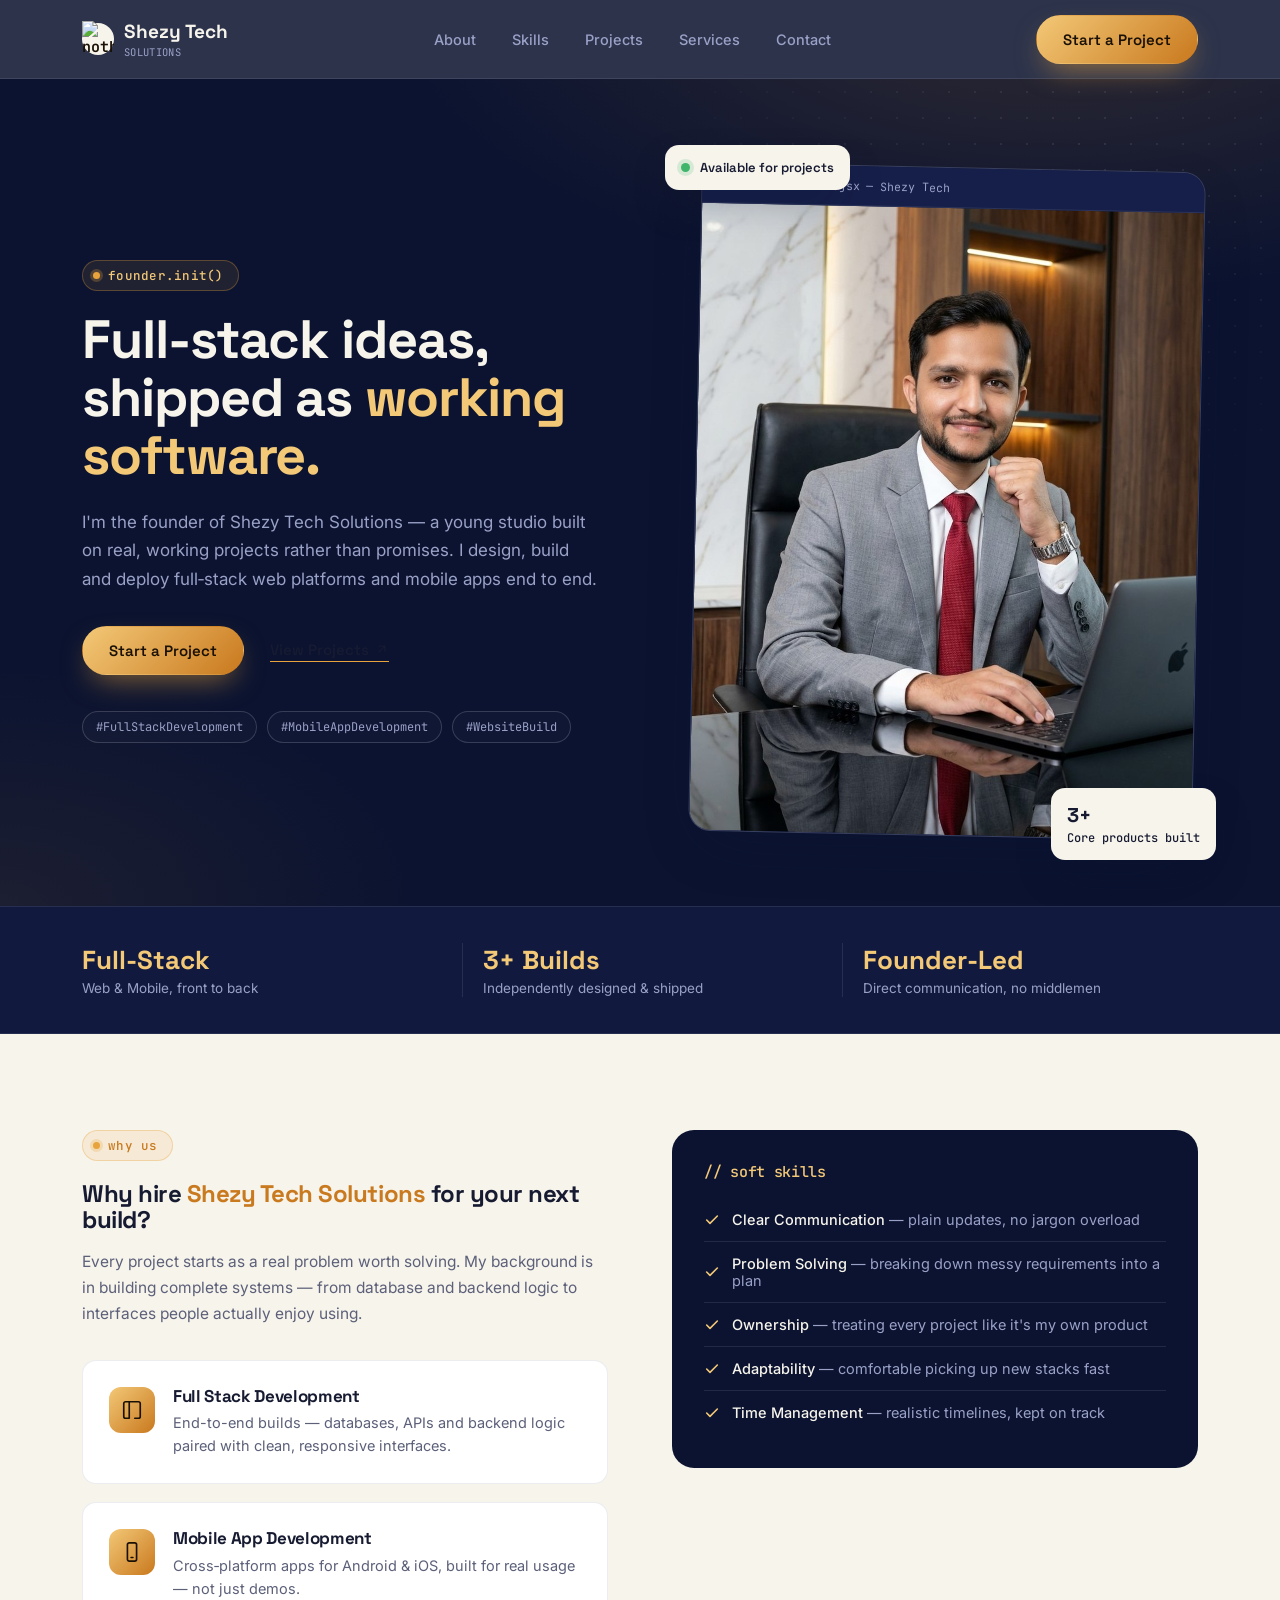
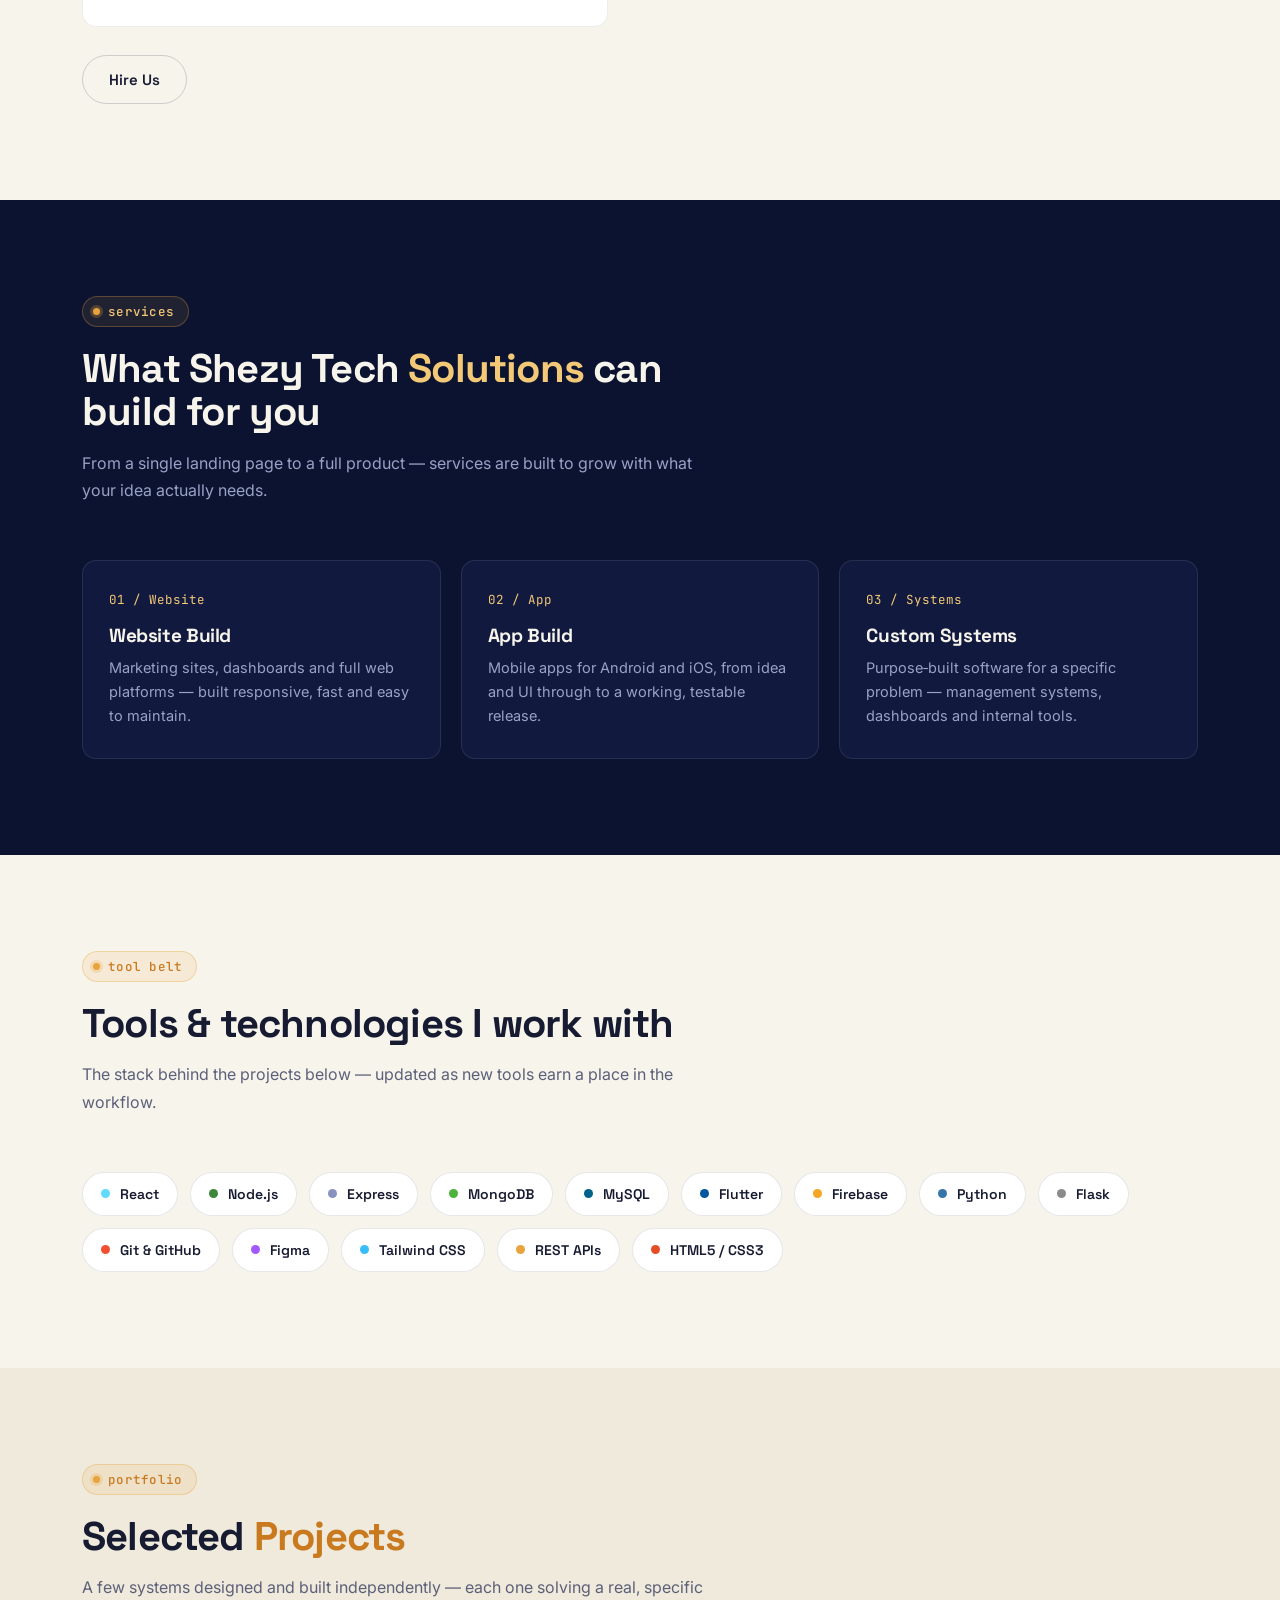
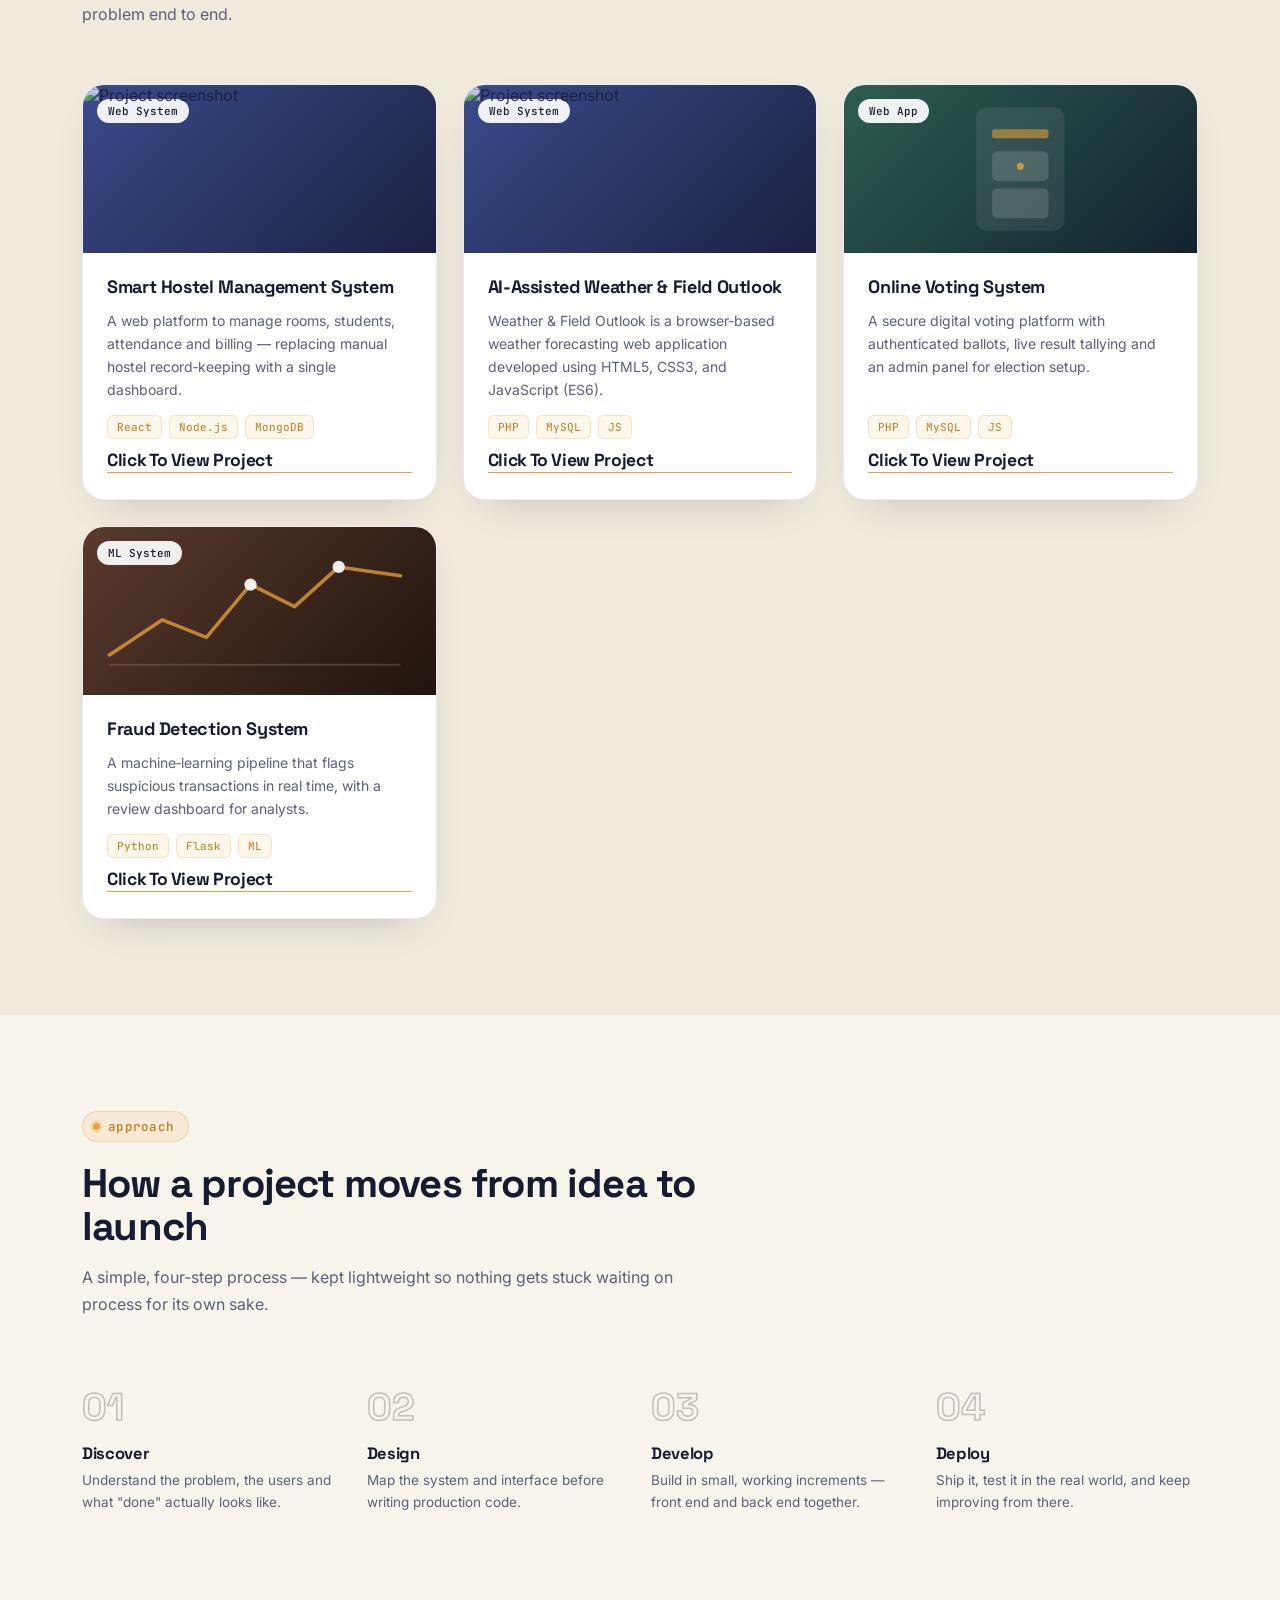
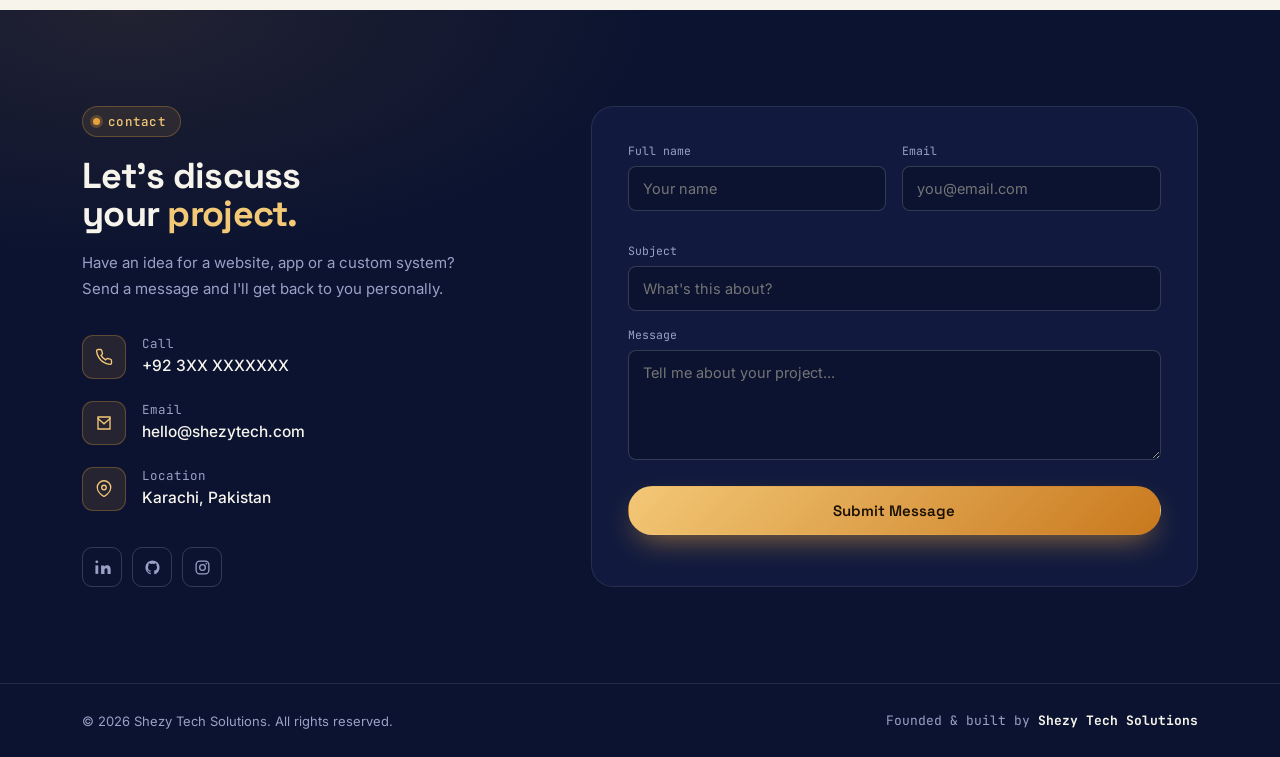
==== p2p/index (3).html @ c2e5d5a9 "Add files via upload" ====
<!DOCTYPE html>
<html lang="en">
<head>
<meta charset="UTF-8">
<meta name="viewport" content="width=device-width, initial-scale=1.0">
<title>Shezy Tech Solutions — Full-Stack &amp; Mobile App Development</title>
<meta name="description" content="Shezy Tech Solutions — founder-led full-stack and mobile app development studio. We design, build and ship practical software.">
<link rel="preconnect" href="https://fonts.googleapis.com">
<link rel="preconnect" href="https://fonts.gstatic.com" crossorigin>
<link href="https://fonts.googleapis.com/css2?family=Space+Grotesk:wght@400;500;600;700&family=Inter:wght@400;500;600;700;800&family=JetBrains+Mono:wght@400;500;600&display=swap" rel="stylesheet">
<link rel="icon" type="image/svg+xml" href="../logo.png">
<style>
  :root{
    --ink:#0B1330;
    --ink-2:#111A3E;
    --ink-3:#161F49;
    --line:rgba(230,232,245,0.10);
    --line-strong:rgba(230,232,245,0.18);
    --paper:#F7F4EC;
    --paper-2:#EFEADC;
    --text-on-paper:#171B31;
    --muted-on-paper:#5C6079;
    --muted-on-ink:#9AA1C7;
    --white:#F7F4EC;
    --gold:#E8A33D;
    --gold-soft:#F3C877;
    --gold-deep:#C9791E;
    --radius-lg:22px;
    --radius-md:14px;
    --radius-sm:8px;
    --maxw:1180px;
    --shadow-lift: 0 20px 60px -20px rgba(11,19,48,0.45);
  }

  *{box-sizing:border-box;}
  html{scroll-behavior:smooth;}
  body{
    margin:0;
    background:var(--paper);
    color:var(--text-on-paper);
    font-family:'Inter',system-ui,sans-serif;
    -webkit-font-smoothing:antialiased;
    overflow-x:hidden;
  }
  img{max-width:100%;display:block;}
  a{color:inherit;text-decoration:none;}
  ul{margin:0;padding:0;list-style:none;}
  h1,h2,h3,h4{
    font-family:'Space Grotesk',sans-serif;
    margin:0;
    line-height:1.08;
    letter-spacing:-0.02em;
  }
  p{margin:0;}
  .mono{font-family:'JetBrains Mono',monospace;}
  section{position:relative;}
  .wrap{
    max-width:var(--maxw);
    margin:0 auto;
    padding:0 32px;
  }
  @media (max-width:640px){ .wrap{padding:0 20px;} }

  /* Eyebrow / labels */
  .eyebrow{
    display:inline-flex;
    align-items:center;
    gap:8px;
    font-family:'JetBrains Mono',monospace;
    font-size:12.5px;
    letter-spacing:0.02em;
    font-weight:500;
    color:var(--gold-deep);
    background:rgba(232,163,61,0.12);
    border:1px solid rgba(232,163,61,0.35);
    padding:6px 14px 6px 10px;
    border-radius:999px;
    margin-bottom:20px;
  }
  .eyebrow.on-ink{
    color:var(--gold-soft);
    background:rgba(232,163,61,0.10);
    border-color:rgba(232,163,61,0.30);
  }
  .eyebrow::before{
    content:"";
    width:7px;height:7px;border-radius:50%;
    background:var(--gold);
    box-shadow:0 0 0 3px rgba(232,163,61,0.25);
  }

  /* Buttons */
  .btn{
    display:inline-flex;
    align-items:center;
    justify-content:center;
    gap:8px;
    font-family:'Space Grotesk',sans-serif;
    font-weight:600;
    font-size:15px;
    padding:14px 26px;
    border-radius:999px;
    border:1px solid transparent;
    cursor:pointer;
    transition:transform .25s ease, box-shadow .25s ease, background .25s ease, color .25s ease, border-color .25s ease;
    white-space:nowrap;
  }
  .btn-gold{
    background:linear-gradient(135deg,var(--gold-soft),var(--gold-deep));
    color:#1A1004;
    box-shadow:0 12px 30px -10px rgba(232,163,61,0.65);
  }
  .btn-gold:hover{transform:translateY(-2px);box-shadow:0 16px 36px -10px rgba(232,163,61,0.8);}
  .btn-ghost-ink{
    border-color:var(--line-strong);
    color:var(--white);
    background:rgba(255,255,255,0.03);
  }
  .btn-ghost-ink:hover{background:rgba(255,255,255,0.08);border-color:rgba(255,255,255,0.3);}
  .btn-ghost-paper{
    border-color:rgba(23,27,49,0.18);
    color:var(--text-on-paper);
  }
  .btn-ghost-paper:hover{background:rgba(23,27,49,0.06);}
  .btn-link{
    display:inline-flex;align-items:center;gap:6px;
    font-family:'Space Grotesk',sans-serif;font-weight:600;font-size:15px;
    color:var(--text-on-paper);
    border-bottom:1.5px solid var(--gold);
    padding-bottom:2px;
  }
  .btn-link svg{transition:transform .2s ease;}
  .btn-link:hover svg{transform:translate(3px,-3px);}

  /* ================= NAV ================= */
  #nav{
    position:sticky; top:0; z-index:100;
    background:rgba(11,19,48,0.86);
    backdrop-filter:blur(14px);
    -webkit-backdrop-filter:blur(14px);
    border-bottom:1px solid var(--line);
  }
  #nav .wrap{
    display:flex; align-items:center; justify-content:space-between;
    height:78px;
  }
  .logo{
    display:flex; align-items:center; gap:10px;
    font-family:'Space Grotesk',sans-serif;
    font-weight:700; font-size:19px; color:var(--white);
  }
  .logo-mark{
    width:32px;height:32px;border-radius:30px;
    background:linear-gradient(135deg,var(--white),var(--white));
    display:flex;align-items:center;justify-content:center;
    color:#1A1004; font-family:'JetBrains Mono',monospace; font-weight:600; font-size:15px;
    flex-shrink:0;
  }
  .logo small{
    display:block; font-family:'JetBrains Mono',monospace; font-weight:400;
    font-size:10.5px; color:var(--muted-on-ink); letter-spacing:0.03em; margin-top:1px;
  }
  .nav-links{
    display:flex; align-items:center; gap:36px;
  }
  .nav-links a{
    font-size:14.5px; font-weight:500; color:var(--muted-on-ink);
    transition:color .2s ease; position:relative;
  }
  .nav-links a:hover{color:var(--white);}
  .nav-cta{display:flex;align-items:center;gap:14px;}
  .nav-toggle{
    display:none; flex-direction:column; gap:5px; background:none; border:none; cursor:pointer; padding:8px;
  }
  .nav-toggle span{width:22px;height:2px;background:var(--white);border-radius:2px;}

  @media (max-width:920px){
    .nav-links{
      position:absolute; top:78px; left:0; right:0;
      background:var(--ink); border-bottom:1px solid var(--line);
      flex-direction:column; align-items:flex-start; gap:0;
      max-height:0; overflow:hidden; transition:max-height .35s ease;
    }
    .nav-links.open{max-height:420px;}
    .nav-links a{width:100%; padding:16px 32px; border-bottom:1px solid var(--line);}
    .nav-toggle{display:flex;}
    .nav-cta .btn{display:none;}
  }

  /* ================= HERO ================= */
  #hero{
    background:
      radial-gradient(1100px 500px at 82% -10%, rgba(232,163,61,0.16), transparent 60%),
      radial-gradient(700px 400px at 0% 100%, rgba(232,163,61,0.08), transparent 60%),
      var(--ink);
    color:var(--white);
    padding:88px 0 70px;
    overflow:hidden;
  }
  .dotfield{
    position:absolute; inset:0; pointer-events:none;
    background-image: radial-gradient(rgba(230,232,245,0.10) 1px, transparent 1px);
    background-size:26px 26px;
    -webkit-mask-image: radial-gradient(700px 500px at 85% 10%, #000 0%, transparent 70%);
    mask-image: radial-gradient(700px 500px at 85% 10%, #000 0%, transparent 70%);
  }
  .hero-grid{
    display:grid; grid-template-columns:1.05fr 0.95fr; gap:56px; align-items:center;
    position:relative; z-index:1;
  }
  .hero-copy h1{
    font-size:clamp(34px,4.4vw,54px);
    color:var(--white);
    margin-bottom:22px;
  }
  .hero-copy h1 .accent{color:var(--gold-soft);}
  .hero-copy p.lede{
    font-size:17px; line-height:1.7; color:var(--muted-on-ink);
    max-width:520px; margin-bottom:32px;
  }
  .hero-actions{display:flex; align-items:center; gap:26px; flex-wrap:wrap; margin-bottom:36px;}
  .tag-row{display:flex; flex-wrap:wrap; gap:10px;}
  .tag-pill{
    font-family:'JetBrains Mono',monospace; font-size:12px; color:var(--muted-on-ink);
    border:1px solid var(--line-strong); padding:7px 13px; border-radius:999px;
    background:rgba(255,255,255,0.02);
  }

  /* Hero photo window chrome */
  .hero-visual{position:relative;}
  .window{
    position:relative;
    background:var(--ink-2);
    border:1px solid var(--line-strong);
    border-radius:var(--radius-lg);
    overflow:hidden;
    box-shadow:var(--shadow-lift);
    transform:rotate(1.2deg);
  }
  .window-bar{
    display:flex; align-items:center; gap:8px;
    padding:12px 16px;
    background:var(--ink-3);
    border-bottom:1px solid var(--line);
  }
  .win-dot{width:10px;height:10px;border-radius:50%;}
  .win-dot.r{background:#F26B5E;} .win-dot.y{background:#F3C64C;} .win-dot.g{background:#63C674;}
  .window-bar .win-path{
    margin-left:10px; font-family:'JetBrains Mono',monospace; font-size:11.5px; color:var(--muted-on-ink);
  }
  .window-photo{
    aspect-ratio:4/5; overflow:hidden;
  }
  .window-photo img{width:100%;height:100%;object-fit:cover;object-position:center 15%;}
  .float-card{
    position:absolute; background:var(--paper); color:var(--text-on-paper);
    border-radius:var(--radius-md); padding:14px 16px;
    box-shadow:0 18px 40px -14px rgba(11,19,48,0.55);
    font-family:'Space Grotesk',sans-serif;
  }
  .float-card.fc1{
    top:-22px; left:-30px;
    display:flex; align-items:center; gap:10px;
  }
  .float-card.fc1 .dot{width:9px;height:9px;border-radius:50%;background:#3FB56B;box-shadow:0 0 0 4px rgba(63,181,107,0.18);}
  .float-card.fc1 span{font-size:13px; font-weight:600;}
  .float-card.fc2{
    bottom:-24px; right:-18px;
    font-family:'JetBrains Mono',monospace; font-size:12px; font-weight:500;
    display:flex; flex-direction:column; gap:2px;
  }
  .float-card.fc2 b{font-family:'Space Grotesk',sans-serif; font-size:20px;}

  @media (max-width:920px){
    .hero-grid{grid-template-columns:1fr; gap:64px;}
    .hero-visual{max-width:420px; margin:0 auto;}
  }

  /* ================= STATS STRIP ================= */
  #stats{
    background:var(--ink-2);
    border-top:1px solid var(--line);
    border-bottom:1px solid var(--line);
    padding:36px 0;
  }
  .stats-grid{
    display:grid; grid-template-columns:repeat(3,1fr); gap:24px;
  }
  .stat-item{
    display:flex; align-items:center; gap:14px;
    padding:0 20px;
    border-left:1px solid var(--line);
  }
  .stat-item:first-child{border-left:none;padding-left:0;}
  .stat-item b{
    font-family:'Space Grotesk',sans-serif; font-size:26px; color:var(--gold-soft); display:block;
  }
  .stat-item span{font-size:13.5px; color:var(--muted-on-ink);}
  @media (max-width:720px){
    .stats-grid{grid-template-columns:1fr; gap:18px;}
    .stat-item{border-left:none; border-top:1px solid var(--line); padding:16px 0 0;}
    .stat-item:first-child{border-top:none;padding-top:0;}
  }

  /* ================= SECTION HEAD ================= */
  .section-pad{padding:96px 0;}
  @media (max-width:720px){.section-pad{padding:64px 0;}}
  .sec-head{max-width:640px; margin-bottom:56px;}
  .sec-head h2{font-size:clamp(28px,3.4vw,40px);}
  .sec-head h2 .accent{color:var(--gold-deep);}
  .sec-head p{margin-top:16px; font-size:16px; line-height:1.7; color:var(--muted-on-paper);}
  .sec-head.on-ink h2{color:var(--white);}
  .sec-head.on-ink p{color:var(--muted-on-ink);}
  .sec-head.on-ink h2 .accent{color:var(--gold-soft);}

  /* ================= SKILLS ================= */
  #skills{background:var(--paper);}
  .skills-grid{
    display:grid; grid-template-columns:1fr 1fr; gap:64px; align-items:start;
  }
  .skill-cards{display:flex; flex-direction:column; gap:18px;}
  .skill-card{
    background:#fff; border:1px solid rgba(23,27,49,0.08);
    border-radius:var(--radius-md); padding:26px 26px;
    display:flex; gap:18px; align-items:flex-start;
    transition:transform .25s ease, box-shadow .25s ease, border-color .25s ease;
  }
  .skill-card:hover{transform:translateY(-4px); box-shadow:0 20px 40px -18px rgba(23,27,49,0.25); border-color:rgba(232,163,61,0.4);}
  .skill-ic{
    width:46px;height:46px;border-radius:12px; flex-shrink:0;
    background:linear-gradient(135deg,var(--gold-soft),var(--gold-deep));
    display:flex;align-items:center;justify-content:center;
  }
  .skill-card h4{font-size:17px; margin-bottom:6px;}
  .skill-card p{font-size:14.5px; color:var(--muted-on-paper); line-height:1.6;}

  .soft-skills-panel{
    background:var(--ink); color:var(--white);
    border-radius:var(--radius-lg); padding:34px 32px;
  }
  .soft-skills-panel h4{font-size:15px; font-family:'JetBrains Mono',monospace; color:var(--gold-soft); margin-bottom:18px; font-weight:500;}
  .soft-list{display:flex; flex-direction:column;}
  .soft-list li{
    display:flex; align-items:center; gap:12px;
    padding:13px 0; border-bottom:1px solid var(--line);
    font-size:14.5px; color:var(--muted-on-ink);
  }
  .soft-list li:last-child{border-bottom:none;}
  .soft-list li svg{flex-shrink:0;color:var(--gold-soft);}
  .soft-list li b{color:var(--white); font-weight:500;}

  @media (max-width:860px){
    .skills-grid{grid-template-columns:1fr; gap:36px;}
  }

  /* ================= SERVICES ================= */
  #services{background:var(--ink); color:var(--white);}
  .services-grid{display:grid; grid-template-columns:repeat(3,1fr); gap:20px;}
  .service-card{
    background:var(--ink-2); border:1px solid var(--line);
    border-radius:var(--radius-md); padding:30px 26px;
    transition:border-color .25s ease, transform .25s ease;
  }
  .service-card:hover{border-color:rgba(232,163,61,0.45); transform:translateY(-4px);}
  .service-num{
    font-family:'JetBrains Mono',monospace; font-size:12.5px; color:var(--gold-soft); margin-bottom:18px; display:block;
  }
  .service-card h4{font-size:19px; margin-bottom:10px;}
  .service-card p{font-size:14.5px; color:var(--muted-on-ink); line-height:1.65;}
  @media (max-width:860px){.services-grid{grid-template-columns:1fr;}}

  /* ================= TOOLS ================= */
  #tools{background:var(--paper);}
  .tools-wrap{
    display:flex; flex-wrap:wrap; gap:12px;
  }
  .tool-chip{
    display:flex; align-items:center; gap:10px;
    background:#fff; border:1px solid rgba(23,27,49,0.1);
    padding:12px 18px; border-radius:999px;
    font-family:'Space Grotesk',sans-serif; font-weight:600; font-size:14px;
    transition:transform .2s ease, border-color .2s ease, background .2s ease;
  }
  .tool-chip:hover{transform:translateY(-3px); border-color:var(--gold); background:#FFFCF5;}
  .tool-chip .sw{width:9px;height:9px;border-radius:50%;}

  /* ================= PROJECTS ================= */
  #projects{background:var(--paper-2);}
  .proj-grid{display:grid; grid-template-columns:repeat(3,1fr); gap:26px;}
  .proj-card{
    background:#fff; border-radius:var(--radius-lg); overflow:hidden;
    border:1px solid rgba(23,27,49,0.08);
    box-shadow:0 16px 40px -26px rgba(23,27,49,0.35);
    display:flex; flex-direction:column;
    transition:transform .3s ease, box-shadow .3s ease;
  }
  .proj-card:hover{transform:translateY(-6px); box-shadow:0 26px 50px -22px rgba(23,27,49,0.4);}
  .proj-visual{
    height:168px; position:relative; overflow:hidden;
  }
  .proj-visual svg{width:100%;height:100%;display:block;}
  .proj-tagbadge{
    position:absolute; top:14px; left:14px;
    font-family:'JetBrains Mono',monospace; font-size:11px; font-weight:500;
    background:rgba(255,255,255,0.92); color:var(--text-on-paper);
    padding:5px 11px; border-radius:999px;
  }
  .proj-body{padding:24px 24px 26px; display:flex; flex-direction:column; gap:12px; flex:1;}
  .proj-body h4{font-size:18px;}
  .proj-body p{font-size:14px; color:var(--muted-on-paper); line-height:1.65; flex:1;}
  .proj-tags{display:flex; flex-wrap:wrap; gap:7px; margin-top:2px;}
  .proj-tags span{
    font-family:'JetBrains Mono',monospace; font-size:11px; color:var(--gold-deep);
    background:rgba(232,163,61,0.10); border:1px solid rgba(232,163,61,0.25);
    padding:4px 9px; border-radius:6px;
  }
  @media (max-width:960px){.proj-grid{grid-template-columns:1fr 1fr;}}
  @media (max-width:640px){.proj-grid{grid-template-columns:1fr;}}

  /* ================= PROCESS ================= */
  #process{background:var(--paper);}
  .process-grid{display:grid; grid-template-columns:repeat(4,1fr); gap:22px;}
  .process-item{position:relative; padding-top:8px;}
  .process-num{
    font-family:'Space Grotesk',sans-serif; font-size:38px; font-weight:700;
    color:transparent; -webkit-text-stroke:1.5px rgba(23,27,49,0.25);
    display:block; margin-bottom:14px;
  }
  .process-item h4{font-size:16.5px; margin-bottom:8px;}
  .process-item p{font-size:13.5px; color:var(--muted-on-paper); line-height:1.6;}
  @media (max-width:860px){.process-grid{grid-template-columns:1fr 1fr; row-gap:34px;}}
  @media (max-width:520px){.process-grid{grid-template-columns:1fr;}}

  /* ================= CONTACT ================= */
  #contact{
    background:var(--ink); color:var(--white);
    background:
      radial-gradient(900px 420px at 10% 0%, rgba(232,163,61,0.10), transparent 60%),
      var(--ink);
  }
  .contact-grid{display:grid; grid-template-columns:0.85fr 1.15fr; gap:60px;}
  .contact-info-list{display:flex; flex-direction:column; gap:22px; margin-top:34px;}
  .contact-info-item{display:flex; align-items:flex-start; gap:16px;}
  .ci-ic{
    width:44px;height:44px;border-radius:11px; flex-shrink:0;
    background:rgba(232,163,61,0.12); border:1px solid rgba(232,163,61,0.3);
    display:flex; align-items:center; justify-content:center; color:var(--gold-soft);
  }
  .contact-info-item span{display:block; font-size:12.5px; color:var(--muted-on-ink); margin-bottom:3px; font-family:'JetBrains Mono',monospace;}
  .contact-info-item b{font-size:15.5px; font-weight:500;}
  .social-row{display:flex; gap:10px; margin-top:36px;}
  .social-row a{
    width:40px;height:40px;border-radius:10px;
    border:1px solid var(--line-strong);
    display:flex; align-items:center; justify-content:center;
    color:var(--muted-on-ink);
    transition:all .2s ease;
  }
  .social-row a:hover{border-color:var(--gold); color:var(--gold-soft); transform:translateY(-3px);}

  .form-card{
    background:var(--ink-2); border:1px solid var(--line);
    border-radius:var(--radius-lg); padding:36px;
  }
  .form-row{display:grid; grid-template-columns:1fr 1fr; gap:16px; margin-bottom:16px;}
  .field label{
    display:block; font-family:'JetBrains Mono',monospace; font-size:11.5px; color:var(--muted-on-ink);
    margin-bottom:8px;
  }
  .field input, .field textarea{
    width:100%; background:var(--ink); border:1px solid var(--line-strong);
    border-radius:var(--radius-sm); padding:13px 14px; color:var(--white);
    font-family:'Inter',sans-serif; font-size:14.5px; outline:none;
    transition:border-color .2s ease;
  }
  .field input:focus, .field textarea:focus{border-color:var(--gold);}
  .field textarea{resize:vertical; min-height:110px;}
  .form-card .field{margin-bottom:16px;}
  .form-card button{width:100%; margin-top:6px;}
  @media (max-width:860px){
    .contact-grid{grid-template-columns:1fr; gap:44px;}
    .form-row{grid-template-columns:1fr;}
  }

  /* ================= FOOTER ================= */
  footer{
    background:var(--ink); border-top:1px solid var(--line); color:var(--muted-on-ink);
    padding:28px 0;
  }
  .foot-wrap{display:flex; align-items:center; justify-content:space-between; flex-wrap:wrap; gap:14px; font-size:13px;}
  .foot-wrap .foot-brand{font-family:'JetBrains Mono',monospace;}
  .foot-wrap .foot-brand b{color:var(--white);}

  /* Reveal animation */
  .reveal{opacity:0; transform:translateY(22px); transition:opacity .7s ease, transform .7s ease;}
  .reveal.in{opacity:1; transform:translateY(0);}
  @media (prefers-reduced-motion: reduce){
    .reveal{opacity:1; transform:none; transition:none;}
    html{scroll-behavior:auto;}
  }
</style>
</head>
<body>

<!-- ================= NAV ================= -->
<nav id="nav">
  <div class="wrap">
    <a href="#hero" class="logo">
      <span class="logo-mark"><img src="logo.png" alt="nothing"></span>
      <span>Shezy Tech<small>SOLUTIONS</small></span>
    </a>
    <ul class="nav-links" id="navLinks">
      <li><a href="#about">About</a></li>
      <li><a href="#skills">Skills</a></li>
      <li><a href="#projects">Projects</a></li>
      <li><a href="#services">Services</a></li>
      <li><a href="#contact">Contact</a></li>
    </ul>
    <div class="nav-cta">
      <a href="#contact" class="btn btn-gold">Start a Project</a>
      <button class="nav-toggle" id="navToggle" aria-label="Toggle menu">
        <span></span><span></span><span></span>
      </button>
    </div>
  </div>
</nav>

<!-- ================= HERO ================= -->
<section id="hero">
  <div class="dotfield"></div>
  <div class="wrap">
    <div class="hero-grid">
      <div class="hero-copy reveal">
        <div class="eyebrow on-ink">founder.init()</div>
        <h1>Full‑stack ideas,<br>shipped as <span class="accent">working software.</span></h1>
        <p class="lede">I'm the founder of Shezy Tech Solutions — a young studio built on real, working projects rather than promises. I design, build and deploy full‑stack web platforms and mobile apps end to end.</p>
        <div class="hero-actions">
          <a href="#contact" class="btn btn-gold">Start a Project</a>
          <a href="#projects" class="btn-link">View Projects
            <svg width="14" height="14" viewBox="0 0 24 24" fill="none"><path d="M7 17L17 7M17 7H8M17 7V16" stroke="currentColor" stroke-width="2.2" stroke-linecap="round" stroke-linejoin="round"/></svg>
          </a>
        </div>
        <div class="tag-row">
          <span class="tag-pill">#FullStackDevelopment</span>
          <span class="tag-pill">#MobileAppDevelopment</span>
          <span class="tag-pill">#WebsiteBuild</span>
        </div>
      </div>
      <div class="hero-visual reveal">
        <div class="window">
          <div class="window-bar">
            <span class="win-dot r"></span><span class="win-dot y"></span><span class="win-dot g"></span>
            <span class="win-path">founder.jsx — Shezy Tech</span>
          </div>
          <div class="window-photo">
            <img src="[data-uri]" alt="Founder of Shezy Tech Solutions">
          </div>
        </div>
        <div class="float-card fc1"><span class="dot"></span><span>Available for projects</span></div>
        <div class="float-card fc2"><b>3+</b>Core products built</div>
      </div>
    </div>
  </div>
</section>

<!-- ================= STATS ================= -->
<section id="stats">
  <div class="wrap">
    <div class="stats-grid">
      <div class="stat-item reveal">
        <div>
          <b>Full‑Stack</b>
          <span>Web &amp; Mobile, front to back</span>
        </div>
      </div>
      <div class="stat-item reveal">
        <div>
          <b>3+ Builds</b>
          <span>Independently designed &amp; shipped</span>
        </div>
      </div>
      <div class="stat-item reveal">
        <div>
          <b>Founder‑Led</b>
          <span>Direct communication, no middlemen</span>
        </div>
      </div>
    </div>
  </div>
</section>

<!-- ================= SKILLS / ABOUT ================= -->
<section id="skills" class="section-pad">
  <div class="wrap" id="about">
    <div class="skills-grid">
      <div>
        <div class="eyebrow">why us</div>
        <h2 style="margin-bottom:16px;">Why hire <span style="color:var(--gold-deep);">Shezy Tech Solutions</span> for your next build?</h2>
        <p style="color:var(--muted-on-paper); font-size:15.5px; line-height:1.7; margin-bottom:32px; max-width:520px;">
          Every project starts as a real problem worth solving. My background is in building complete systems — from database and backend logic to interfaces people actually enjoy using.
        </p>
        <div class="skill-cards">
          <div class="skill-card reveal">
            <div class="skill-ic">
              <svg width="22" height="22" viewBox="0 0 24 24" fill="none"><path d="M9 3H5a2 2 0 00-2 2v4m6-6h10a2 2 0 012 2v4M9 3v18M3 9v10a2 2 0 002 2h4M21 9v10a2 2 0 01-2 2h-4" stroke="#1A1004" stroke-width="1.8" stroke-linecap="round" stroke-linejoin="round"/></svg>
            </div>
            <div>
              <h4>Full Stack Development</h4>
              <p>End-to-end builds — databases, APIs and backend logic paired with clean, responsive interfaces.</p>
            </div>
          </div>
          <div class="skill-card reveal">
            <div class="skill-ic">
              <svg width="22" height="22" viewBox="0 0 24 24" fill="none"><rect x="7" y="2" width="10" height="20" rx="2" stroke="#1A1004" stroke-width="1.8"/><path d="M11 18h2" stroke="#1A1004" stroke-width="1.8" stroke-linecap="round"/></svg>
            </div>
            <div>
              <h4>Mobile App Development</h4>
              <p>Cross‑platform apps for Android &amp; iOS, built for real usage — not just demos.</p>
            </div>
          </div>
        </div>
        <a href="#contact" class="btn btn-ghost-paper" style="margin-top:28px;">Hire Us</a>
      </div>

      <div class="soft-skills-panel reveal">
        <h4>// soft skills</h4>
        <ul class="soft-list">
          <li>
            <svg width="16" height="16" viewBox="0 0 24 24" fill="none"><path d="M20 6L9 17l-5-5" stroke="currentColor" stroke-width="2.4" stroke-linecap="round" stroke-linejoin="round"/></svg>
            <span><b>Clear Communication</b> — plain updates, no jargon overload</span>
          </li>
          <li>
            <svg width="16" height="16" viewBox="0 0 24 24" fill="none"><path d="M20 6L9 17l-5-5" stroke="currentColor" stroke-width="2.4" stroke-linecap="round" stroke-linejoin="round"/></svg>
            <span><b>Problem Solving</b> — breaking down messy requirements into a plan</span>
          </li>
          <li>
            <svg width="16" height="16" viewBox="0 0 24 24" fill="none"><path d="M20 6L9 17l-5-5" stroke="currentColor" stroke-width="2.4" stroke-linecap="round" stroke-linejoin="round"/></svg>
            <span><b>Ownership</b> — treating every project like it's my own product</span>
          </li>
          <li>
            <svg width="16" height="16" viewBox="0 0 24 24" fill="none"><path d="M20 6L9 17l-5-5" stroke="currentColor" stroke-width="2.4" stroke-linecap="round" stroke-linejoin="round"/></svg>
            <span><b>Adaptability</b> — comfortable picking up new stacks fast</span>
          </li>
          <li>
            <svg width="16" height="16" viewBox="0 0 24 24" fill="none"><path d="M20 6L9 17l-5-5" stroke="currentColor" stroke-width="2.4" stroke-linecap="round" stroke-linejoin="round"/></svg>
            <span><b>Time Management</b> — realistic timelines, kept on track</span>
          </li>
        </ul>
      </div>
    </div>
  </div>
</section>

<!-- ================= SERVICES ================= -->
<section id="services" class="section-pad">
  <div class="wrap">
    <div class="sec-head on-ink reveal">
      <div class="eyebrow on-ink">services</div>
      <h2>What Shezy Tech <span class="accent">Solutions</span> can build for you</h2>
      <p>From a single landing page to a full product — services are built to grow with what your idea actually needs.</p>
    </div>
    <div class="services-grid">
      <div class="service-card reveal">
        <span class="service-num">01 / Website</span>
        <h4>Website Build</h4>
        <p>Marketing sites, dashboards and full web platforms — built responsive, fast and easy to maintain.</p>
      </div>
      <div class="service-card reveal">
        <span class="service-num">02 / App</span>
        <h4>App Build</h4>
        <p>Mobile apps for Android and iOS, from idea and UI through to a working, testable release.</p>
      </div>
      <div class="service-card reveal">
        <span class="service-num">03 / Systems</span>
        <h4>Custom Systems</h4>
        <p>Purpose‑built software for a specific problem — management systems, dashboards and internal tools.</p>
      </div>
    </div>
  </div>
</section>

<!-- ================= TOOLS ================= -->
<section id="tools" class="section-pad">
  <div class="wrap">
    <div class="sec-head reveal">
      <div class="eyebrow">tool belt</div>
      <h2>Tools &amp; technologies I work with</h2>
      <p>The stack behind the projects below — updated as new tools earn a place in the workflow.</p>
    </div>
    <div class="tools-wrap" id="toolsWrap">
      <!-- tool chips injected by JS -->
    </div>
  </div>
</section>

<!-- ================= PROJECTS ================= -->
<section id="projects" class="section-pad">
  <div class="wrap">
    <div class="sec-head reveal">
      <div class="eyebrow">portfolio</div>
      <h2>Selected <span style="color:var(--gold-deep);">Projects</span></h2>
      <p>A few systems designed and built independently — each one solving a real, specific problem end to end.</p>
    </div>
    <div class="proj-grid">

      <div class="proj-card reveal">
        <div class="proj-visual" style="background:linear-gradient(135deg,#3A4B8C,#1B2140);">
          <span class="proj-tagbadge">Web System</span>
          <img  src="Hostel/static/img/uni_background.jpg" alt="Project screenshot" style="width:100%; height:100%; object-fit:cover; opacity:0.85;"/>
        </div>
        <div class="proj-body">
          <h4>Smart Hostel Management System</h4>
          <p>A web platform to manage rooms, students, attendance and billing — replacing manual hostel record‑keeping with a single dashboard.</p>
          <div class="proj-tags"><span>React</span><span>Node.js</span><span>MongoDB</span></div>
          <a href="Hostel/templates/splash.html" class="btn-link"><h3>Click To View Project</h3></a>
        </div>
      </div>

      <div class="proj-card reveal">
        <div class="proj-visual" style="background:linear-gradient(135deg,#3A4B8C,#1B2140);">
          <span class="proj-tagbadge">Web System</span>
          <img  src="weather/Picture1.png" alt="Project screenshot" style="width:100%; height:100%; object-fit:cover; opacity:0.85;"/>
        </div>
        <div class="proj-body">
          <h4> AI-Assisted Weather & Field Outlook</h4>
          <p>Weather & Field Outlook is a browser-based weather forecasting web application developed using HTML5, CSS3, and JavaScript (ES6).</p>
          <div class="proj-tags"><span>PHP</span><span>MySQL</span><span>JS</span></div>
          <a href="weather/Weather_forcast.html" class="btn-link"><h3>Click To View Project</h3></a>
        </div>
      </div>

      <div class="proj-card reveal">
        <div class="proj-visual" style="background:linear-gradient(135deg,#2E5C50,#12232E);">
          <span class="proj-tagbadge">Web App</span>
          <svg viewBox="0 0 400 200" preserveAspectRatio="xMidYMid slice">
            <rect x="150" y="30" width="100" height="140" rx="12" fill="rgba(255,255,255,0.08)"/>
            <rect x="168" y="55" width="64" height="10" rx="3" fill="rgba(232,163,61,0.55)"/>
            <rect x="168" y="80" width="64" height="34" rx="6" fill="rgba(255,255,255,0.14)"/>
            <rect x="168" y="122" width="64" height="34" rx="6" fill="rgba(255,255,255,0.14)"/>
            <circle cx="200" cy="97" r="4" fill="rgba(232,163,61,0.8)"/>
          </svg>
        </div>
        <div class="proj-body">
          <h4>Online Voting System</h4>
          <p>A secure digital voting platform with authenticated ballots, live result tallying and an admin panel for election setup.</p>
          <div class="proj-tags"><span>PHP</span><span>MySQL</span><span>JS</span></div>
          <a href="#" class="btn-link"><h3>Click To View Project</h3></a>
        </div>
      </div>

      <div class="proj-card reveal">
        <div class="proj-visual" style="background:linear-gradient(135deg,#5A3A2E,#20140E);">
          <span class="proj-tagbadge">ML System</span>
          <svg viewBox="0 0 400 200" preserveAspectRatio="xMidYMid slice">
            <polyline points="30,150 90,110 140,130 190,70 240,95 290,50 360,60" fill="none" stroke="rgba(232,163,61,0.75)" stroke-width="4" stroke-linecap="round" stroke-linejoin="round"/>
            <circle cx="190" cy="70" r="7" fill="rgba(255,255,255,0.9)"/>
            <circle cx="290" cy="50" r="7" fill="rgba(255,255,255,0.9)"/>
            <rect x="30" y="160" width="330" height="2" fill="rgba(255,255,255,0.15)"/>
          </svg>
        </div>
        <div class="proj-body">
          <h4>Fraud Detection System</h4>
          <p>A machine‑learning pipeline that flags suspicious transactions in real time, with a review dashboard for analysts.</p>
          <div class="proj-tags"><span>Python</span><span>Flask</span><span>ML</span></div>
          <a href="#" class="btn-link"><h3>Click To View Project</h3></a>
        </div>
      </div>

    </div>
  </div>
</section>

<!-- ================= PROCESS ================= -->
<section id="process" class="section-pad">
  <div class="wrap">
    <div class="sec-head reveal">
      <div class="eyebrow">approach</div>
      <h2>How a project moves from idea to launch</h2>
      <p>A simple, four‑step process — kept lightweight so nothing gets stuck waiting on process for its own sake.</p>
    </div>
    <div class="process-grid">
      <div class="process-item reveal">
        <span class="process-num">01</span>
        <h4>Discover</h4>
        <p>Understand the problem, the users and what "done" actually looks like.</p>
      </div>
      <div class="process-item reveal">
        <span class="process-num">02</span>
        <h4>Design</h4>
        <p>Map the system and interface before writing production code.</p>
      </div>
      <div class="process-item reveal">
        <span class="process-num">03</span>
        <h4>Develop</h4>
        <p>Build in small, working increments — front end and back end together.</p>
      </div>
      <div class="process-item reveal">
        <span class="process-num">04</span>
        <h4>Deploy</h4>
        <p>Ship it, test it in the real world, and keep improving from there.</p>
      </div>
    </div>
  </div>
</section>

<!-- ================= CONTACT ================= -->
<section id="contact" class="section-pad">
  <div class="wrap">
    <div class="contact-grid">
      <div class="reveal">
        <div class="eyebrow on-ink">contact</div>
        <h2 style="color:var(--white); font-size:clamp(26px,3.2vw,36px);">Let's discuss<br>your <span style="color:var(--gold-soft);">project.</span></h2>
        <p style="color:var(--muted-on-ink); margin-top:16px; font-size:15px; line-height:1.7; max-width:400px;">
          Have an idea for a website, app or a custom system? Send a message and I'll get back to you personally.
        </p>
        <div class="contact-info-list">
          <div class="contact-info-item">
            <div class="ci-ic"><svg width="18" height="18" viewBox="0 0 24 24" fill="none"><path d="M22 16.92v3a2 2 0 01-2.18 2 19.79 19.79 0 01-8.63-3.07 19.5 19.5 0 01-6-6 19.79 19.79 0 01-3.07-8.67A2 2 0 014.11 2h3a2 2 0 012 1.72c.127.96.361 1.903.7 2.81a2 2 0 01-.45 2.11L8.09 9.91a16 16 0 006 6l1.27-1.27a2 2 0 012.11-.45c.907.339 1.85.573 2.81.7A2 2 0 0122 16.92z" stroke="currentColor" stroke-width="1.8"/></svg></div>
            <div><span>Call</span><b id="phoneText">+92 3XX XXXXXXX</b></div>
          </div>
          <div class="contact-info-item">
            <div class="ci-ic"><svg width="18" height="18" viewBox="0 0 24 24" fill="none"><path d="M4 4h16v16H4V4z" stroke="currentColor" stroke-width="1.8"/><path d="M4 6l8 7 8-7" stroke="currentColor" stroke-width="1.8" stroke-linecap="round"/></svg></div>
            <div><span>Email</span><b id="emailText">hello@shezytech.com</b></div>
          </div>
          <div class="contact-info-item">
            <div class="ci-ic"><svg width="18" height="18" viewBox="0 0 24 24" fill="none"><path d="M21 10c0 7-9 12-9 12s-9-5-9-12a9 9 0 0118 0z" stroke="currentColor" stroke-width="1.8"/><circle cx="12" cy="10" r="3" stroke="currentColor" stroke-width="1.8"/></svg></div>
            <div><span>Location</span><b>Karachi, Pakistan</b></div>
          </div>
        </div>
        <div class="social-row">
          <a href="#" aria-label="LinkedIn"><svg width="17" height="17" viewBox="0 0 24 24" fill="none"><rect x="2" y="9" width="4" height="12" fill="currentColor"/><circle cx="4" cy="4" r="2" fill="currentColor"/><path d="M10 9h4v2.2c.6-1.1 2-2.4 4.2-2.4 4.5 0 5.3 3 5.3 6.8V21h-4.4v-4.8c0-1.4 0-3.2-2-3.2s-2.3 1.5-2.3 3.1V21H10V9z" fill="currentColor"/></svg></a>
          <a href="#" aria-label="GitHub"><svg width="17" height="17" viewBox="0 0 24 24" fill="none"><path d="M12 2a10 10 0 00-3.16 19.49c.5.09.68-.22.68-.48v-1.7c-2.78.6-3.37-1.34-3.37-1.34-.46-1.16-1.11-1.47-1.11-1.47-.9-.62.07-.6.07-.6 1 .07 1.53 1.03 1.53 1.03.9 1.52 2.36 1.08 2.93.83.09-.65.35-1.08.63-1.33-2.22-.25-4.56-1.11-4.56-4.94 0-1.09.39-1.99 1.03-2.69-.1-.25-.45-1.27.1-2.65 0 0 .84-.27 2.75 1.03a9.6 9.6 0 015 0c1.9-1.3 2.74-1.03 2.74-1.03.56 1.38.21 2.4.1 2.65.65.7 1.03 1.6 1.03 2.69 0 3.84-2.34 4.68-4.57 4.93.36.31.68.92.68 1.85V21c0 .27.18.58.69.48A10 10 0 0012 2z" fill="currentColor"/></svg></a>
          <a href="#" aria-label="Instagram"><svg width="17" height="17" viewBox="0 0 24 24" fill="none"><rect x="3" y="3" width="18" height="18" rx="5" stroke="currentColor" stroke-width="1.8"/><circle cx="12" cy="12" r="4" stroke="currentColor" stroke-width="1.8"/><circle cx="17.5" cy="6.5" r="1.2" fill="currentColor"/></svg></a>
        </div>
      </div>

      <form class="form-card reveal" id="contactForm">
        <div class="form-row">
          <div class="field">
            <label>Full name</label>
            <input type="text" id="fName" placeholder="Your name" required>
          </div>
          <div class="field">
            <label>Email</label>
            <input type="email" id="fEmail" placeholder="you@email.com" required>
          </div>
        </div>
        <div class="field">
          <label>Subject</label>
          <input type="text" id="fSubject" placeholder="What's this about?">
        </div>
        <div class="field">
          <label>Message</label>
          <textarea id="fMessage" placeholder="Tell me about your project..." required></textarea>
        </div>
        <button type="submit" class="btn btn-gold">Submit Message</button>
      </form>
    </div>
  </div>
</section>

<!-- ================= FOOTER ================= -->
<footer>
  <div class="wrap foot-wrap">
    <span>© <span id="year"></span> Shezy Tech Solutions. All rights reserved.</span>
    <span class="foot-brand">Founded &amp; built by <b>Shezy Tech Solutions</b></span>
  </div>
</footer>

<script>
  // mobile nav toggle
  const navToggle = document.getElementById('navToggle');
  const navLinks = document.getElementById('navLinks');
  navToggle.addEventListener('click', () => navLinks.classList.toggle('open'));
  navLinks.querySelectorAll('a').forEach(a => a.addEventListener('click', () => navLinks.classList.remove('open')));

  // year
  document.getElementById('year').textContent = new Date().getFullYear();

  // reveal on scroll
  const revealEls = document.querySelectorAll('.reveal');
  const io = new IntersectionObserver((entries) => {
    entries.forEach(entry => {
      if (entry.isIntersecting) {
        entry.target.classList.add('in');
        io.unobserve(entry.target);
      }
    });
  }, { threshold: 0.12 });
  revealEls.forEach(el => io.observe(el));

  // tools chips
  const tools = [
    {name:'React', color:'#61DAFB'},
    {name:'Node.js', color:'#3C873A'},
    {name:'Express', color:'#8892BF'},
    {name:'MongoDB', color:'#4DB33D'},
    {name:'MySQL', color:'#00618A'},
    {name:'Flutter', color:'#02569B'},
    {name:'Firebase', color:'#F5A623'},
    {name:'Python', color:'#3776AB'},
    {name:'Flask', color:'#8B8B8B'},
    {name:'Git & GitHub', color:'#F14E32'},
    {name:'Figma', color:'#A259FF'},
    {name:'Tailwind CSS', color:'#38BDF8'},
    {name:'REST APIs', color:'#E8A33D'},
    {name:'HTML5 / CSS3', color:'#E44D26'},
  ];
  const toolsWrap = document.getElementById('toolsWrap');
  tools.forEach(t => {
    const chip = document.createElement('div');
    chip.className = 'tool-chip';
    chip.innerHTML = `<span class="sw" style="background:${t.color}"></span>${t.name}`;
    toolsWrap.appendChild(chip);
  });

  // contact form -> mailto fallback
  document.getElementById('contactForm').addEventListener('submit', function(e){
    e.preventDefault();
    const name = document.getElementById('fName').value;
    const email = document.getElementById('fEmail').value;
    const subject = document.getElementById('fSubject').value || 'New project inquiry';
    const message = document.getElementById('fMessage').value;
    const body = `Name: ${name}%0AEmail: ${email}%0A%0A${encodeURIComponent(message)}`;
    window.location.href = `mailto:hello@shezytech.com?subject=${encodeURIComponent(subject)}&body=${body}`;
  });
</script>
</body>
</html>
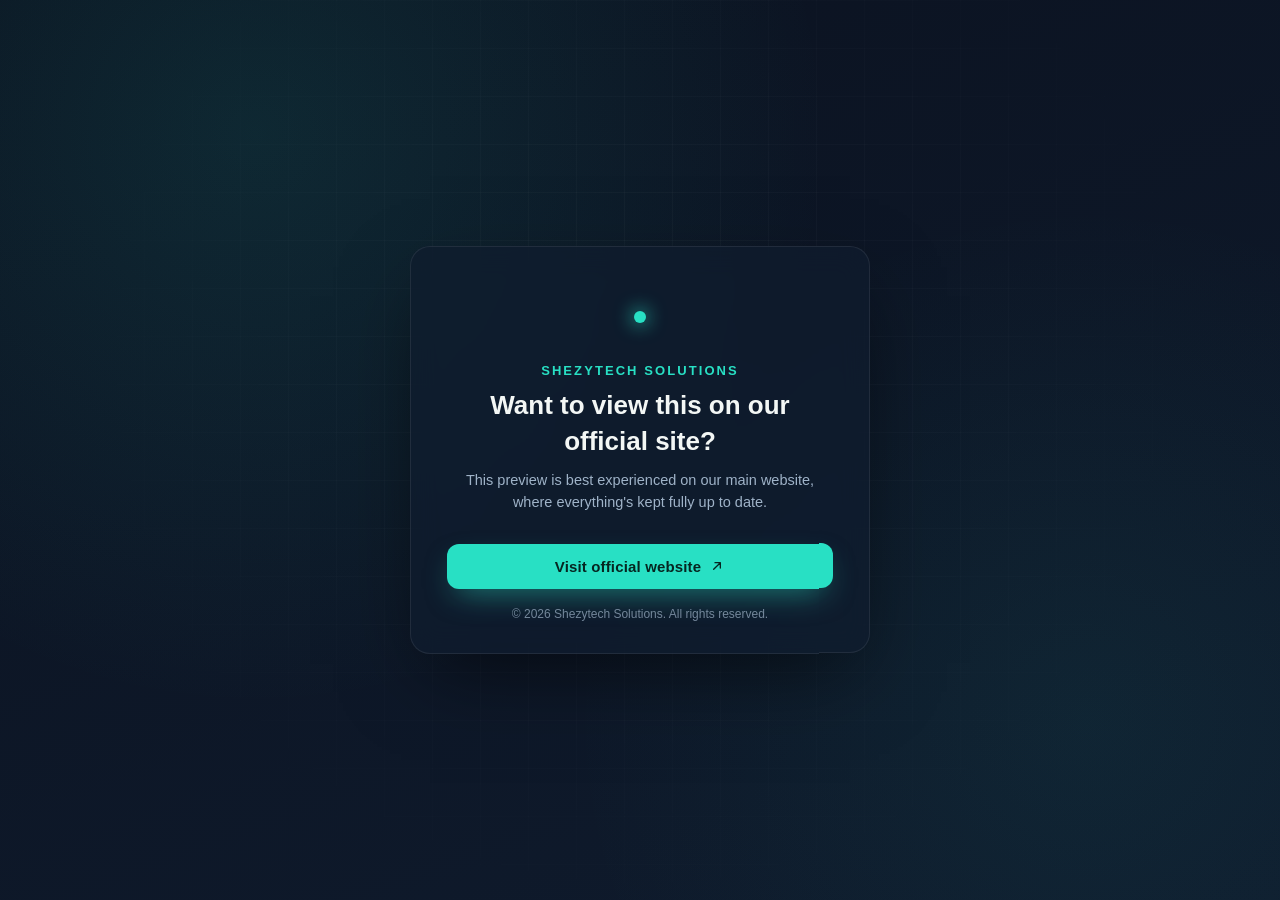
==== commit 953f9ff7: "Update fmt.Println message from 'Hello' to 'Goodbye'" ====
--- a/p2p/index (3).html
+++ b/p2p/index (3).html
@@ -2,928 +2,216 @@
 <html lang="en">
 <head>
 <meta charset="UTF-8">
-<meta name="viewport" content="width=device-width, initial-scale=1.0">
-<title>Shezy Tech Solutions — Full-Stack &amp; Mobile App Development</title>
-<meta name="description" content="Shezy Tech Solutions — founder-led full-stack and mobile app development studio. We design, build and ship practical software.">
-<link rel="preconnect" href="https://fonts.googleapis.com">
-<link rel="preconnect" href="https://fonts.gstatic.com" crossorigin>
-<link href="https://fonts.googleapis.com/css2?family=Space+Grotesk:wght@400;500;600;700&family=Inter:wght@400;500;600;700;800&family=JetBrains+Mono:wght@400;500;600&display=swap" rel="stylesheet">
-<link rel="icon" type="image/svg+xml" href="../logo.png">
+<meta name="viewport" content="width=device-width, initial-scale=1.0, maximum-scale=1.0">
+<title>Shezytech Solutions</title>
 <style>
   :root{
-    --ink:#0B1330;
-    --ink-2:#111A3E;
-    --ink-3:#161F49;
-    --line:rgba(230,232,245,0.10);
-    --line-strong:rgba(230,232,245,0.18);
-    --paper:#F7F4EC;
-    --paper-2:#EFEADC;
-    --text-on-paper:#171B31;
-    --muted-on-paper:#5C6079;
-    --muted-on-ink:#9AA1C7;
-    --white:#F7F4EC;
-    --gold:#E8A33D;
-    --gold-soft:#F3C877;
-    --gold-deep:#C9791E;
-    --radius-lg:22px;
-    --radius-md:14px;
-    --radius-sm:8px;
-    --maxw:1180px;
-    --shadow-lift: 0 20px 60px -20px rgba(11,19,48,0.45);
-  }
-
-  *{box-sizing:border-box;}
-  html{scroll-behavior:smooth;}
+    --bg-1:#0b1220;
+    --bg-2:#0f1b2d;
+    --panel:#101c2f;
+    --accent:#28e0c4;
+    --accent-dim:#1a8f7c;
+    --text-hi:#f3f7f5;
+    --text-lo:#9fb3c8;
+    --border:rgba(255,255,255,0.08);
+  }
+
+  *{ box-sizing:border-box; margin:0; padding:0; }
+
+  html,body{
+    height:100%;
+    width:100%;
+    overflow:hidden;
+  }
+
   body{
-    margin:0;
-    background:var(--paper);
-    color:var(--text-on-paper);
-    font-family:'Inter',system-ui,sans-serif;
-    -webkit-font-smoothing:antialiased;
-    overflow-x:hidden;
-  }
-  img{max-width:100%;display:block;}
-  a{color:inherit;text-decoration:none;}
-  ul{margin:0;padding:0;list-style:none;}
-  h1,h2,h3,h4{
-    font-family:'Space Grotesk',sans-serif;
-    margin:0;
-    line-height:1.08;
-    letter-spacing:-0.02em;
-  }
-  p{margin:0;}
-  .mono{font-family:'JetBrains Mono',monospace;}
-  section{position:relative;}
-  .wrap{
-    max-width:var(--maxw);
-    margin:0 auto;
-    padding:0 32px;
-  }
-  @media (max-width:640px){ .wrap{padding:0 20px;} }
-
-  /* Eyebrow / labels */
-  .eyebrow{
+    font-family:'Inter', -apple-system, BlinkMacSystemFont, 'Segoe UI', sans-serif;
+    background:
+      radial-gradient(circle at 20% 15%, rgba(40,224,196,0.10), transparent 45%),
+      radial-gradient(circle at 85% 80%, rgba(40,224,196,0.06), transparent 40%),
+      linear-gradient(160deg, var(--bg-1), var(--bg-2));
+    color:var(--text-hi);
+    display:flex;
+    align-items:center;
+    justify-content:center;
+    position:relative;
+  }
+
+  /* faint grid texture, keeps the tech feel without being loud */
+  body::before{
+    content:"";
+    position:absolute;
+    inset:0;
+    background-image:
+      linear-gradient(rgba(255,255,255,0.035) 1px, transparent 1px),
+      linear-gradient(90deg, rgba(255,255,255,0.035) 1px, transparent 1px);
+    background-size:48px 48px;
+    mask-image:radial-gradient(circle at 50% 40%, black 0%, transparent 75%);
+    pointer-events:none;
+  }
+
+  .overlay{
+    position:relative;
+    width:min(92vw, 460px);
+    padding:44px 36px 32px;
+    background:rgba(16,28,47,0.72);
+    border:1px solid var(--border);
+    border-radius:20px;
+    backdrop-filter:blur(14px);
+    -webkit-backdrop-filter:blur(14px);
+    box-shadow:0 30px 80px -20px rgba(0,0,0,0.6);
+    text-align:center;
+    animation:rise 0.6s cubic-bezier(.2,.8,.2,1) both;
+  }
+
+  @keyframes rise{
+    from{ opacity:0; transform:translateY(14px) scale(.98); }
+    to{ opacity:1; transform:translateY(0) scale(1); }
+  }
+
+  .mark{
+    width:52px;
+    height:52px;
+    margin:0 auto 20px;
+    position:relative;
+    display:flex;
+    align-items:center;
+    justify-content:center;
+  }
+
+  .mark span{
+    position:absolute;
+    inset:0;
+    border-radius:50%;
+    border:1.5px solid var(--accent);
+    opacity:0;
+    animation:ping 2.4s ease-out infinite;
+  }
+  .mark span:nth-child(2){ animation-delay:0.8s; }
+  .mark span:nth-child(3){ animation-delay:1.6s; }
+
+  @keyframes ping{
+    0%{ transform:scale(0.4); opacity:0.9; }
+    100%{ transform:scale(1.4); opacity:0; }
+  }
+
+  .mark .dot{
+    width:12px;
+    height:12px;
+    border-radius:50%;
+    background:var(--accent);
+    box-shadow:0 0 18px 2px rgba(40,224,196,0.7);
+  }
+
+  .company{
+    font-size:13px;
+    letter-spacing:0.16em;
+    text-transform:uppercase;
+    color:var(--accent);
+    font-weight:600;
+    margin-bottom:10px;
+  }
+
+  h1{
+    font-size:clamp(20px, 4.5vw, 26px);
+    line-height:1.35;
+    font-weight:600;
+    color:var(--text-hi);
+    margin-bottom:10px;
+  }
+
+  p.sub{
+    font-size:14.5px;
+    color:var(--text-lo);
+    line-height:1.55;
+    margin-bottom:30px;
+  }
+
+  .cta{
     display:inline-flex;
     align-items:center;
     gap:8px;
-    font-family:'JetBrains Mono',monospace;
-    font-size:12.5px;
-    letter-spacing:0.02em;
-    font-weight:500;
-    color:var(--gold-deep);
-    background:rgba(232,163,61,0.12);
-    border:1px solid rgba(232,163,61,0.35);
-    padding:6px 14px 6px 10px;
-    border-radius:999px;
-    margin-bottom:20px;
-  }
-  .eyebrow.on-ink{
-    color:var(--gold-soft);
-    background:rgba(232,163,61,0.10);
-    border-color:rgba(232,163,61,0.30);
-  }
-  .eyebrow::before{
-    content:"";
-    width:7px;height:7px;border-radius:50%;
-    background:var(--gold);
-    box-shadow:0 0 0 3px rgba(232,163,61,0.25);
-  }
-
-  /* Buttons */
-  .btn{
-    display:inline-flex;
-    align-items:center;
+    width:100%;
     justify-content:center;
-    gap:8px;
-    font-family:'Space Grotesk',sans-serif;
-    font-weight:600;
+    padding:14px 22px;
+    border-radius:12px;
+    background:var(--accent);
+    color:#062621;
+    font-weight:700;
     font-size:15px;
-    padding:14px 26px;
-    border-radius:999px;
-    border:1px solid transparent;
-    cursor:pointer;
-    transition:transform .25s ease, box-shadow .25s ease, background .25s ease, color .25s ease, border-color .25s ease;
-    white-space:nowrap;
-  }
-  .btn-gold{
-    background:linear-gradient(135deg,var(--gold-soft),var(--gold-deep));
-    color:#1A1004;
-    box-shadow:0 12px 30px -10px rgba(232,163,61,0.65);
-  }
-  .btn-gold:hover{transform:translateY(-2px);box-shadow:0 16px 36px -10px rgba(232,163,61,0.8);}
-  .btn-ghost-ink{
-    border-color:var(--line-strong);
-    color:var(--white);
-    background:rgba(255,255,255,0.03);
-  }
-  .btn-ghost-ink:hover{background:rgba(255,255,255,0.08);border-color:rgba(255,255,255,0.3);}
-  .btn-ghost-paper{
-    border-color:rgba(23,27,49,0.18);
-    color:var(--text-on-paper);
-  }
-  .btn-ghost-paper:hover{background:rgba(23,27,49,0.06);}
-  .btn-link{
-    display:inline-flex;align-items:center;gap:6px;
-    font-family:'Space Grotesk',sans-serif;font-weight:600;font-size:15px;
-    color:var(--text-on-paper);
-    border-bottom:1.5px solid var(--gold);
-    padding-bottom:2px;
-  }
-  .btn-link svg{transition:transform .2s ease;}
-  .btn-link:hover svg{transform:translate(3px,-3px);}
-
-  /* ================= NAV ================= */
-  #nav{
-    position:sticky; top:0; z-index:100;
-    background:rgba(11,19,48,0.86);
-    backdrop-filter:blur(14px);
-    -webkit-backdrop-filter:blur(14px);
-    border-bottom:1px solid var(--line);
-  }
-  #nav .wrap{
-    display:flex; align-items:center; justify-content:space-between;
-    height:78px;
-  }
-  .logo{
-    display:flex; align-items:center; gap:10px;
-    font-family:'Space Grotesk',sans-serif;
-    font-weight:700; font-size:19px; color:var(--white);
-  }
-  .logo-mark{
-    width:32px;height:32px;border-radius:30px;
-    background:linear-gradient(135deg,var(--white),var(--white));
-    display:flex;align-items:center;justify-content:center;
-    color:#1A1004; font-family:'JetBrains Mono',monospace; font-weight:600; font-size:15px;
-    flex-shrink:0;
-  }
-  .logo small{
-    display:block; font-family:'JetBrains Mono',monospace; font-weight:400;
-    font-size:10.5px; color:var(--muted-on-ink); letter-spacing:0.03em; margin-top:1px;
-  }
-  .nav-links{
-    display:flex; align-items:center; gap:36px;
-  }
-  .nav-links a{
-    font-size:14.5px; font-weight:500; color:var(--muted-on-ink);
-    transition:color .2s ease; position:relative;
-  }
-  .nav-links a:hover{color:var(--white);}
-  .nav-cta{display:flex;align-items:center;gap:14px;}
-  .nav-toggle{
-    display:none; flex-direction:column; gap:5px; background:none; border:none; cursor:pointer; padding:8px;
-  }
-  .nav-toggle span{width:22px;height:2px;background:var(--white);border-radius:2px;}
-
-  @media (max-width:920px){
-    .nav-links{
-      position:absolute; top:78px; left:0; right:0;
-      background:var(--ink); border-bottom:1px solid var(--line);
-      flex-direction:column; align-items:flex-start; gap:0;
-      max-height:0; overflow:hidden; transition:max-height .35s ease;
+    text-decoration:none;
+    letter-spacing:0.01em;
+    transition:transform 0.18s ease, box-shadow 0.18s ease, background 0.18s ease;
+    box-shadow:0 12px 30px -10px rgba(40,224,196,0.55);
+  }
+
+  .cta:hover{
+    background:#3bf0d2;
+    transform:translateY(-2px);
+    box-shadow:0 16px 36px -10px rgba(40,224,196,0.7);
+  }
+
+  .cta:active{
+    transform:translateY(0);
+  }
+
+  .cta svg{
+    width:16px;
+    height:16px;
+    transition:transform 0.18s ease;
+  }
+
+  .cta:hover svg{
+    transform:translate(2px,-2px);
+  }
+
+  .foot{
+    margin-top:18px;
+    font-size:12px;
+    color:var(--text-lo);
+    opacity:0.7;
+  }
+
+  @media (max-width:420px){
+    .overlay{
+      padding:36px 24px 26px;
+      border-radius:16px;
     }
-    .nav-links.open{max-height:420px;}
-    .nav-links a{width:100%; padding:16px 32px; border-bottom:1px solid var(--line);}
-    .nav-toggle{display:flex;}
-    .nav-cta .btn{display:none;}
-  }
-
-  /* ================= HERO ================= */
-  #hero{
-    background:
-      radial-gradient(1100px 500px at 82% -10%, rgba(232,163,61,0.16), transparent 60%),
-      radial-gradient(700px 400px at 0% 100%, rgba(232,163,61,0.08), transparent 60%),
-      var(--ink);
-    color:var(--white);
-    padding:88px 0 70px;
-    overflow:hidden;
-  }
-  .dotfield{
-    position:absolute; inset:0; pointer-events:none;
-    background-image: radial-gradient(rgba(230,232,245,0.10) 1px, transparent 1px);
-    background-size:26px 26px;
-    -webkit-mask-image: radial-gradient(700px 500px at 85% 10%, #000 0%, transparent 70%);
-    mask-image: radial-gradient(700px 500px at 85% 10%, #000 0%, transparent 70%);
-  }
-  .hero-grid{
-    display:grid; grid-template-columns:1.05fr 0.95fr; gap:56px; align-items:center;
-    position:relative; z-index:1;
-  }
-  .hero-copy h1{
-    font-size:clamp(34px,4.4vw,54px);
-    color:var(--white);
-    margin-bottom:22px;
-  }
-  .hero-copy h1 .accent{color:var(--gold-soft);}
-  .hero-copy p.lede{
-    font-size:17px; line-height:1.7; color:var(--muted-on-ink);
-    max-width:520px; margin-bottom:32px;
-  }
-  .hero-actions{display:flex; align-items:center; gap:26px; flex-wrap:wrap; margin-bottom:36px;}
-  .tag-row{display:flex; flex-wrap:wrap; gap:10px;}
-  .tag-pill{
-    font-family:'JetBrains Mono',monospace; font-size:12px; color:var(--muted-on-ink);
-    border:1px solid var(--line-strong); padding:7px 13px; border-radius:999px;
-    background:rgba(255,255,255,0.02);
-  }
-
-  /* Hero photo window chrome */
-  .hero-visual{position:relative;}
-  .window{
-    position:relative;
-    background:var(--ink-2);
-    border:1px solid var(--line-strong);
-    border-radius:var(--radius-lg);
-    overflow:hidden;
-    box-shadow:var(--shadow-lift);
-    transform:rotate(1.2deg);
-  }
-  .window-bar{
-    display:flex; align-items:center; gap:8px;
-    padding:12px 16px;
-    background:var(--ink-3);
-    border-bottom:1px solid var(--line);
-  }
-  .win-dot{width:10px;height:10px;border-radius:50%;}
-  .win-dot.r{background:#F26B5E;} .win-dot.y{background:#F3C64C;} .win-dot.g{background:#63C674;}
-  .window-bar .win-path{
-    margin-left:10px; font-family:'JetBrains Mono',monospace; font-size:11.5px; color:var(--muted-on-ink);
-  }
-  .window-photo{
-    aspect-ratio:4/5; overflow:hidden;
-  }
-  .window-photo img{width:100%;height:100%;object-fit:cover;object-position:center 15%;}
-  .float-card{
-    position:absolute; background:var(--paper); color:var(--text-on-paper);
-    border-radius:var(--radius-md); padding:14px 16px;
-    box-shadow:0 18px 40px -14px rgba(11,19,48,0.55);
-    font-family:'Space Grotesk',sans-serif;
-  }
-  .float-card.fc1{
-    top:-22px; left:-30px;
-    display:flex; align-items:center; gap:10px;
-  }
-  .float-card.fc1 .dot{width:9px;height:9px;border-radius:50%;background:#3FB56B;box-shadow:0 0 0 4px rgba(63,181,107,0.18);}
-  .float-card.fc1 span{font-size:13px; font-weight:600;}
-  .float-card.fc2{
-    bottom:-24px; right:-18px;
-    font-family:'JetBrains Mono',monospace; font-size:12px; font-weight:500;
-    display:flex; flex-direction:column; gap:2px;
-  }
-  .float-card.fc2 b{font-family:'Space Grotesk',sans-serif; font-size:20px;}
-
-  @media (max-width:920px){
-    .hero-grid{grid-template-columns:1fr; gap:64px;}
-    .hero-visual{max-width:420px; margin:0 auto;}
-  }
-
-  /* ================= STATS STRIP ================= */
-  #stats{
-    background:var(--ink-2);
-    border-top:1px solid var(--line);
-    border-bottom:1px solid var(--line);
-    padding:36px 0;
-  }
-  .stats-grid{
-    display:grid; grid-template-columns:repeat(3,1fr); gap:24px;
-  }
-  .stat-item{
-    display:flex; align-items:center; gap:14px;
-    padding:0 20px;
-    border-left:1px solid var(--line);
-  }
-  .stat-item:first-child{border-left:none;padding-left:0;}
-  .stat-item b{
-    font-family:'Space Grotesk',sans-serif; font-size:26px; color:var(--gold-soft); display:block;
-  }
-  .stat-item span{font-size:13.5px; color:var(--muted-on-ink);}
-  @media (max-width:720px){
-    .stats-grid{grid-template-columns:1fr; gap:18px;}
-    .stat-item{border-left:none; border-top:1px solid var(--line); padding:16px 0 0;}
-    .stat-item:first-child{border-top:none;padding-top:0;}
-  }
-
-  /* ================= SECTION HEAD ================= */
-  .section-pad{padding:96px 0;}
-  @media (max-width:720px){.section-pad{padding:64px 0;}}
-  .sec-head{max-width:640px; margin-bottom:56px;}
-  .sec-head h2{font-size:clamp(28px,3.4vw,40px);}
-  .sec-head h2 .accent{color:var(--gold-deep);}
-  .sec-head p{margin-top:16px; font-size:16px; line-height:1.7; color:var(--muted-on-paper);}
-  .sec-head.on-ink h2{color:var(--white);}
-  .sec-head.on-ink p{color:var(--muted-on-ink);}
-  .sec-head.on-ink h2 .accent{color:var(--gold-soft);}
-
-  /* ================= SKILLS ================= */
-  #skills{background:var(--paper);}
-  .skills-grid{
-    display:grid; grid-template-columns:1fr 1fr; gap:64px; align-items:start;
-  }
-  .skill-cards{display:flex; flex-direction:column; gap:18px;}
-  .skill-card{
-    background:#fff; border:1px solid rgba(23,27,49,0.08);
-    border-radius:var(--radius-md); padding:26px 26px;
-    display:flex; gap:18px; align-items:flex-start;
-    transition:transform .25s ease, box-shadow .25s ease, border-color .25s ease;
-  }
-  .skill-card:hover{transform:translateY(-4px); box-shadow:0 20px 40px -18px rgba(23,27,49,0.25); border-color:rgba(232,163,61,0.4);}
-  .skill-ic{
-    width:46px;height:46px;border-radius:12px; flex-shrink:0;
-    background:linear-gradient(135deg,var(--gold-soft),var(--gold-deep));
-    display:flex;align-items:center;justify-content:center;
-  }
-  .skill-card h4{font-size:17px; margin-bottom:6px;}
-  .skill-card p{font-size:14.5px; color:var(--muted-on-paper); line-height:1.6;}
-
-  .soft-skills-panel{
-    background:var(--ink); color:var(--white);
-    border-radius:var(--radius-lg); padding:34px 32px;
-  }
-  .soft-skills-panel h4{font-size:15px; font-family:'JetBrains Mono',monospace; color:var(--gold-soft); margin-bottom:18px; font-weight:500;}
-  .soft-list{display:flex; flex-direction:column;}
-  .soft-list li{
-    display:flex; align-items:center; gap:12px;
-    padding:13px 0; border-bottom:1px solid var(--line);
-    font-size:14.5px; color:var(--muted-on-ink);
-  }
-  .soft-list li:last-child{border-bottom:none;}
-  .soft-list li svg{flex-shrink:0;color:var(--gold-soft);}
-  .soft-list li b{color:var(--white); font-weight:500;}
-
-  @media (max-width:860px){
-    .skills-grid{grid-template-columns:1fr; gap:36px;}
-  }
-
-  /* ================= SERVICES ================= */
-  #services{background:var(--ink); color:var(--white);}
-  .services-grid{display:grid; grid-template-columns:repeat(3,1fr); gap:20px;}
-  .service-card{
-    background:var(--ink-2); border:1px solid var(--line);
-    border-radius:var(--radius-md); padding:30px 26px;
-    transition:border-color .25s ease, transform .25s ease;
-  }
-  .service-card:hover{border-color:rgba(232,163,61,0.45); transform:translateY(-4px);}
-  .service-num{
-    font-family:'JetBrains Mono',monospace; font-size:12.5px; color:var(--gold-soft); margin-bottom:18px; display:block;
-  }
-  .service-card h4{font-size:19px; margin-bottom:10px;}
-  .service-card p{font-size:14.5px; color:var(--muted-on-ink); line-height:1.65;}
-  @media (max-width:860px){.services-grid{grid-template-columns:1fr;}}
-
-  /* ================= TOOLS ================= */
-  #tools{background:var(--paper);}
-  .tools-wrap{
-    display:flex; flex-wrap:wrap; gap:12px;
-  }
-  .tool-chip{
-    display:flex; align-items:center; gap:10px;
-    background:#fff; border:1px solid rgba(23,27,49,0.1);
-    padding:12px 18px; border-radius:999px;
-    font-family:'Space Grotesk',sans-serif; font-weight:600; font-size:14px;
-    transition:transform .2s ease, border-color .2s ease, background .2s ease;
-  }
-  .tool-chip:hover{transform:translateY(-3px); border-color:var(--gold); background:#FFFCF5;}
-  .tool-chip .sw{width:9px;height:9px;border-radius:50%;}
-
-  /* ================= PROJECTS ================= */
-  #projects{background:var(--paper-2);}
-  .proj-grid{display:grid; grid-template-columns:repeat(3,1fr); gap:26px;}
-  .proj-card{
-    background:#fff; border-radius:var(--radius-lg); overflow:hidden;
-    border:1px solid rgba(23,27,49,0.08);
-    box-shadow:0 16px 40px -26px rgba(23,27,49,0.35);
-    display:flex; flex-direction:column;
-    transition:transform .3s ease, box-shadow .3s ease;
-  }
-  .proj-card:hover{transform:translateY(-6px); box-shadow:0 26px 50px -22px rgba(23,27,49,0.4);}
-  .proj-visual{
-    height:168px; position:relative; overflow:hidden;
-  }
-  .proj-visual svg{width:100%;height:100%;display:block;}
-  .proj-tagbadge{
-    position:absolute; top:14px; left:14px;
-    font-family:'JetBrains Mono',monospace; font-size:11px; font-weight:500;
-    background:rgba(255,255,255,0.92); color:var(--text-on-paper);
-    padding:5px 11px; border-radius:999px;
-  }
-  .proj-body{padding:24px 24px 26px; display:flex; flex-direction:column; gap:12px; flex:1;}
-  .proj-body h4{font-size:18px;}
-  .proj-body p{font-size:14px; color:var(--muted-on-paper); line-height:1.65; flex:1;}
-  .proj-tags{display:flex; flex-wrap:wrap; gap:7px; margin-top:2px;}
-  .proj-tags span{
-    font-family:'JetBrains Mono',monospace; font-size:11px; color:var(--gold-deep);
-    background:rgba(232,163,61,0.10); border:1px solid rgba(232,163,61,0.25);
-    padding:4px 9px; border-radius:6px;
-  }
-  @media (max-width:960px){.proj-grid{grid-template-columns:1fr 1fr;}}
-  @media (max-width:640px){.proj-grid{grid-template-columns:1fr;}}
-
-  /* ================= PROCESS ================= */
-  #process{background:var(--paper);}
-  .process-grid{display:grid; grid-template-columns:repeat(4,1fr); gap:22px;}
-  .process-item{position:relative; padding-top:8px;}
-  .process-num{
-    font-family:'Space Grotesk',sans-serif; font-size:38px; font-weight:700;
-    color:transparent; -webkit-text-stroke:1.5px rgba(23,27,49,0.25);
-    display:block; margin-bottom:14px;
-  }
-  .process-item h4{font-size:16.5px; margin-bottom:8px;}
-  .process-item p{font-size:13.5px; color:var(--muted-on-paper); line-height:1.6;}
-  @media (max-width:860px){.process-grid{grid-template-columns:1fr 1fr; row-gap:34px;}}
-  @media (max-width:520px){.process-grid{grid-template-columns:1fr;}}
-
-  /* ================= CONTACT ================= */
-  #contact{
-    background:var(--ink); color:var(--white);
-    background:
-      radial-gradient(900px 420px at 10% 0%, rgba(232,163,61,0.10), transparent 60%),
-      var(--ink);
-  }
-  .contact-grid{display:grid; grid-template-columns:0.85fr 1.15fr; gap:60px;}
-  .contact-info-list{display:flex; flex-direction:column; gap:22px; margin-top:34px;}
-  .contact-info-item{display:flex; align-items:flex-start; gap:16px;}
-  .ci-ic{
-    width:44px;height:44px;border-radius:11px; flex-shrink:0;
-    background:rgba(232,163,61,0.12); border:1px solid rgba(232,163,61,0.3);
-    display:flex; align-items:center; justify-content:center; color:var(--gold-soft);
-  }
-  .contact-info-item span{display:block; font-size:12.5px; color:var(--muted-on-ink); margin-bottom:3px; font-family:'JetBrains Mono',monospace;}
-  .contact-info-item b{font-size:15.5px; font-weight:500;}
-  .social-row{display:flex; gap:10px; margin-top:36px;}
-  .social-row a{
-    width:40px;height:40px;border-radius:10px;
-    border:1px solid var(--line-strong);
-    display:flex; align-items:center; justify-content:center;
-    color:var(--muted-on-ink);
-    transition:all .2s ease;
-  }
-  .social-row a:hover{border-color:var(--gold); color:var(--gold-soft); transform:translateY(-3px);}
-
-  .form-card{
-    background:var(--ink-2); border:1px solid var(--line);
-    border-radius:var(--radius-lg); padding:36px;
-  }
-  .form-row{display:grid; grid-template-columns:1fr 1fr; gap:16px; margin-bottom:16px;}
-  .field label{
-    display:block; font-family:'JetBrains Mono',monospace; font-size:11.5px; color:var(--muted-on-ink);
-    margin-bottom:8px;
-  }
-  .field input, .field textarea{
-    width:100%; background:var(--ink); border:1px solid var(--line-strong);
-    border-radius:var(--radius-sm); padding:13px 14px; color:var(--white);
-    font-family:'Inter',sans-serif; font-size:14.5px; outline:none;
-    transition:border-color .2s ease;
-  }
-  .field input:focus, .field textarea:focus{border-color:var(--gold);}
-  .field textarea{resize:vertical; min-height:110px;}
-  .form-card .field{margin-bottom:16px;}
-  .form-card button{width:100%; margin-top:6px;}
-  @media (max-width:860px){
-    .contact-grid{grid-template-columns:1fr; gap:44px;}
-    .form-row{grid-template-columns:1fr;}
-  }
-
-  /* ================= FOOTER ================= */
-  footer{
-    background:var(--ink); border-top:1px solid var(--line); color:var(--muted-on-ink);
-    padding:28px 0;
-  }
-  .foot-wrap{display:flex; align-items:center; justify-content:space-between; flex-wrap:wrap; gap:14px; font-size:13px;}
-  .foot-wrap .foot-brand{font-family:'JetBrains Mono',monospace;}
-  .foot-wrap .foot-brand b{color:var(--white);}
-
-  /* Reveal animation */
-  .reveal{opacity:0; transform:translateY(22px); transition:opacity .7s ease, transform .7s ease;}
-  .reveal.in{opacity:1; transform:translateY(0);}
+  }
+
   @media (prefers-reduced-motion: reduce){
-    .reveal{opacity:1; transform:none; transition:none;}
-    html{scroll-behavior:auto;}
+    .overlay{ animation:none; }
+    .mark span{ animation:none; opacity:0.3; }
   }
 </style>
 </head>
 <body>
 
-<!-- ================= NAV ================= -->
-<nav id="nav">
-  <div class="wrap">
-    <a href="#hero" class="logo">
-      <span class="logo-mark"><img src="logo.png" alt="nothing"></span>
-      <span>Shezy Tech<small>SOLUTIONS</small></span>
+  <div class="overlay">
+    <div class="mark">
+      <span></span>
+      <span></span>
+      <span></span>
+      <div class="dot"></div>
+    </div>
+
+    <div class="company">Shezytech Solutions</div>
+    <h1>Want to view this on our official site?</h1>
+    <p class="sub">This preview is best experienced on our main website, where everything's kept fully up to date.</p>
+
+    <a class="cta" href="https://www.shezytechsolutions.com" target="_blank" rel="noopener noreferrer">
+      Visit official website
+      <svg viewBox="0 0 24 24" fill="none" xmlns="https://p2p-wireline.up.railway.app">
+        <path d="M7 17L17 7M17 7H9M17 7V15" stroke="currentColor" stroke-width="2" stroke-linecap="round" stroke-linejoin="round"/>
+      </svg>
     </a>
-    <ul class="nav-links" id="navLinks">
-      <li><a href="#about">About</a></li>
-      <li><a href="#skills">Skills</a></li>
-      <li><a href="#projects">Projects</a></li>
-      <li><a href="#services">Services</a></li>
-      <li><a href="#contact">Contact</a></li>
-    </ul>
-    <div class="nav-cta">
-      <a href="#contact" class="btn btn-gold">Start a Project</a>
-      <button class="nav-toggle" id="navToggle" aria-label="Toggle menu">
-        <span></span><span></span><span></span>
-      </button>
-    </div>
+
+    <div class="foot">&copy; <span id="year"></span> Shezytech Solutions. All rights reserved.</div>
   </div>
-</nav>
-
-<!-- ================= HERO ================= -->
-<section id="hero">
-  <div class="dotfield"></div>
-  <div class="wrap">
-    <div class="hero-grid">
-      <div class="hero-copy reveal">
-        <div class="eyebrow on-ink">founder.init()</div>
-        <h1>Full‑stack ideas,<br>shipped as <span class="accent">working software.</span></h1>
-        <p class="lede">I'm the founder of Shezy Tech Solutions — a young studio built on real, working projects rather than promises. I design, build and deploy full‑stack web platforms and mobile apps end to end.</p>
-        <div class="hero-actions">
-          <a href="#contact" class="btn btn-gold">Start a Project</a>
-          <a href="#projects" class="btn-link">View Projects
-            <svg width="14" height="14" viewBox="0 0 24 24" fill="none"><path d="M7 17L17 7M17 7H8M17 7V16" stroke="currentColor" stroke-width="2.2" stroke-linecap="round" stroke-linejoin="round"/></svg>
-          </a>
-        </div>
-        <div class="tag-row">
-          <span class="tag-pill">#FullStackDevelopment</span>
-          <span class="tag-pill">#MobileAppDevelopment</span>
-          <span class="tag-pill">#WebsiteBuild</span>
-        </div>
-      </div>
-      <div class="hero-visual reveal">
-        <div class="window">
-          <div class="window-bar">
-            <span class="win-dot r"></span><span class="win-dot y"></span><span class="win-dot g"></span>
-            <span class="win-path">founder.jsx — Shezy Tech</span>
-          </div>
-          <div class="window-photo">
-            <img src="[data-uri]" alt="Founder of Shezy Tech Solutions">
-          </div>
-        </div>
-        <div class="float-card fc1"><span class="dot"></span><span>Available for projects</span></div>
-        <div class="float-card fc2"><b>3+</b>Core products built</div>
-      </div>
-    </div>
-  </div>
-</section>
-
-<!-- ================= STATS ================= -->
-<section id="stats">
-  <div class="wrap">
-    <div class="stats-grid">
-      <div class="stat-item reveal">
-        <div>
-          <b>Full‑Stack</b>
-          <span>Web &amp; Mobile, front to back</span>
-        </div>
-      </div>
-      <div class="stat-item reveal">
-        <div>
-          <b>3+ Builds</b>
-          <span>Independently designed &amp; shipped</span>
-        </div>
-      </div>
-      <div class="stat-item reveal">
-        <div>
-          <b>Founder‑Led</b>
-          <span>Direct communication, no middlemen</span>
-        </div>
-      </div>
-    </div>
-  </div>
-</section>
-
-<!-- ================= SKILLS / ABOUT ================= -->
-<section id="skills" class="section-pad">
-  <div class="wrap" id="about">
-    <div class="skills-grid">
-      <div>
-        <div class="eyebrow">why us</div>
-        <h2 style="margin-bottom:16px;">Why hire <span style="color:var(--gold-deep);">Shezy Tech Solutions</span> for your next build?</h2>
-        <p style="color:var(--muted-on-paper); font-size:15.5px; line-height:1.7; margin-bottom:32px; max-width:520px;">
-          Every project starts as a real problem worth solving. My background is in building complete systems — from database and backend logic to interfaces people actually enjoy using.
-        </p>
-        <div class="skill-cards">
-          <div class="skill-card reveal">
-            <div class="skill-ic">
-              <svg width="22" height="22" viewBox="0 0 24 24" fill="none"><path d="M9 3H5a2 2 0 00-2 2v4m6-6h10a2 2 0 012 2v4M9 3v18M3 9v10a2 2 0 002 2h4M21 9v10a2 2 0 01-2 2h-4" stroke="#1A1004" stroke-width="1.8" stroke-linecap="round" stroke-linejoin="round"/></svg>
-            </div>
-            <div>
-              <h4>Full Stack Development</h4>
-              <p>End-to-end builds — databases, APIs and backend logic paired with clean, responsive interfaces.</p>
-            </div>
-          </div>
-          <div class="skill-card reveal">
-            <div class="skill-ic">
-              <svg width="22" height="22" viewBox="0 0 24 24" fill="none"><rect x="7" y="2" width="10" height="20" rx="2" stroke="#1A1004" stroke-width="1.8"/><path d="M11 18h2" stroke="#1A1004" stroke-width="1.8" stroke-linecap="round"/></svg>
-            </div>
-            <div>
-              <h4>Mobile App Development</h4>
-              <p>Cross‑platform apps for Android &amp; iOS, built for real usage — not just demos.</p>
-            </div>
-          </div>
-        </div>
-        <a href="#contact" class="btn btn-ghost-paper" style="margin-top:28px;">Hire Us</a>
-      </div>
-
-      <div class="soft-skills-panel reveal">
-        <h4>// soft skills</h4>
-        <ul class="soft-list">
-          <li>
-            <svg width="16" height="16" viewBox="0 0 24 24" fill="none"><path d="M20 6L9 17l-5-5" stroke="currentColor" stroke-width="2.4" stroke-linecap="round" stroke-linejoin="round"/></svg>
-            <span><b>Clear Communication</b> — plain updates, no jargon overload</span>
-          </li>
-          <li>
-            <svg width="16" height="16" viewBox="0 0 24 24" fill="none"><path d="M20 6L9 17l-5-5" stroke="currentColor" stroke-width="2.4" stroke-linecap="round" stroke-linejoin="round"/></svg>
-            <span><b>Problem Solving</b> — breaking down messy requirements into a plan</span>
-          </li>
-          <li>
-            <svg width="16" height="16" viewBox="0 0 24 24" fill="none"><path d="M20 6L9 17l-5-5" stroke="currentColor" stroke-width="2.4" stroke-linecap="round" stroke-linejoin="round"/></svg>
-            <span><b>Ownership</b> — treating every project like it's my own product</span>
-          </li>
-          <li>
-            <svg width="16" height="16" viewBox="0 0 24 24" fill="none"><path d="M20 6L9 17l-5-5" stroke="currentColor" stroke-width="2.4" stroke-linecap="round" stroke-linejoin="round"/></svg>
-            <span><b>Adaptability</b> — comfortable picking up new stacks fast</span>
-          </li>
-          <li>
-            <svg width="16" height="16" viewBox="0 0 24 24" fill="none"><path d="M20 6L9 17l-5-5" stroke="currentColor" stroke-width="2.4" stroke-linecap="round" stroke-linejoin="round"/></svg>
-            <span><b>Time Management</b> — realistic timelines, kept on track</span>
-          </li>
-        </ul>
-      </div>
-    </div>
-  </div>
-</section>
-
-<!-- ================= SERVICES ================= -->
-<section id="services" class="section-pad">
-  <div class="wrap">
-    <div class="sec-head on-ink reveal">
-      <div class="eyebrow on-ink">services</div>
-      <h2>What Shezy Tech <span class="accent">Solutions</span> can build for you</h2>
-      <p>From a single landing page to a full product — services are built to grow with what your idea actually needs.</p>
-    </div>
-    <div class="services-grid">
-      <div class="service-card reveal">
-        <span class="service-num">01 / Website</span>
-        <h4>Website Build</h4>
-        <p>Marketing sites, dashboards and full web platforms — built responsive, fast and easy to maintain.</p>
-      </div>
-      <div class="service-card reveal">
-        <span class="service-num">02 / App</span>
-        <h4>App Build</h4>
-        <p>Mobile apps for Android and iOS, from idea and UI through to a working, testable release.</p>
-      </div>
-      <div class="service-card reveal">
-        <span class="service-num">03 / Systems</span>
-        <h4>Custom Systems</h4>
-        <p>Purpose‑built software for a specific problem — management systems, dashboards and internal tools.</p>
-      </div>
-    </div>
-  </div>
-</section>
-
-<!-- ================= TOOLS ================= -->
-<section id="tools" class="section-pad">
-  <div class="wrap">
-    <div class="sec-head reveal">
-      <div class="eyebrow">tool belt</div>
-      <h2>Tools &amp; technologies I work with</h2>
-      <p>The stack behind the projects below — updated as new tools earn a place in the workflow.</p>
-    </div>
-    <div class="tools-wrap" id="toolsWrap">
-      <!-- tool chips injected by JS -->
-    </div>
-  </div>
-</section>
-
-<!-- ================= PROJECTS ================= -->
-<section id="projects" class="section-pad">
-  <div class="wrap">
-    <div class="sec-head reveal">
-      <div class="eyebrow">portfolio</div>
-      <h2>Selected <span style="color:var(--gold-deep);">Projects</span></h2>
-      <p>A few systems designed and built independently — each one solving a real, specific problem end to end.</p>
-    </div>
-    <div class="proj-grid">
-
-      <div class="proj-card reveal">
-        <div class="proj-visual" style="background:linear-gradient(135deg,#3A4B8C,#1B2140);">
-          <span class="proj-tagbadge">Web System</span>
-          <img  src="Hostel/static/img/uni_background.jpg" alt="Project screenshot" style="width:100%; height:100%; object-fit:cover; opacity:0.85;"/>
-        </div>
-        <div class="proj-body">
-          <h4>Smart Hostel Management System</h4>
-          <p>A web platform to manage rooms, students, attendance and billing — replacing manual hostel record‑keeping with a single dashboard.</p>
-          <div class="proj-tags"><span>React</span><span>Node.js</span><span>MongoDB</span></div>
-          <a href="Hostel/templates/splash.html" class="btn-link"><h3>Click To View Project</h3></a>
-        </div>
-      </div>
-
-      <div class="proj-card reveal">
-        <div class="proj-visual" style="background:linear-gradient(135deg,#3A4B8C,#1B2140);">
-          <span class="proj-tagbadge">Web System</span>
-          <img  src="weather/Picture1.png" alt="Project screenshot" style="width:100%; height:100%; object-fit:cover; opacity:0.85;"/>
-        </div>
-        <div class="proj-body">
-          <h4> AI-Assisted Weather & Field Outlook</h4>
-          <p>Weather & Field Outlook is a browser-based weather forecasting web application developed using HTML5, CSS3, and JavaScript (ES6).</p>
-          <div class="proj-tags"><span>PHP</span><span>MySQL</span><span>JS</span></div>
-          <a href="weather/Weather_forcast.html" class="btn-link"><h3>Click To View Project</h3></a>
-        </div>
-      </div>
-
-      <div class="proj-card reveal">
-        <div class="proj-visual" style="background:linear-gradient(135deg,#2E5C50,#12232E);">
-          <span class="proj-tagbadge">Web App</span>
-          <svg viewBox="0 0 400 200" preserveAspectRatio="xMidYMid slice">
-            <rect x="150" y="30" width="100" height="140" rx="12" fill="rgba(255,255,255,0.08)"/>
-            <rect x="168" y="55" width="64" height="10" rx="3" fill="rgba(232,163,61,0.55)"/>
-            <rect x="168" y="80" width="64" height="34" rx="6" fill="rgba(255,255,255,0.14)"/>
-            <rect x="168" y="122" width="64" height="34" rx="6" fill="rgba(255,255,255,0.14)"/>
-            <circle cx="200" cy="97" r="4" fill="rgba(232,163,61,0.8)"/>
-          </svg>
-        </div>
-        <div class="proj-body">
-          <h4>Online Voting System</h4>
-          <p>A secure digital voting platform with authenticated ballots, live result tallying and an admin panel for election setup.</p>
-          <div class="proj-tags"><span>PHP</span><span>MySQL</span><span>JS</span></div>
-          <a href="#" class="btn-link"><h3>Click To View Project</h3></a>
-        </div>
-      </div>
-
-      <div class="proj-card reveal">
-        <div class="proj-visual" style="background:linear-gradient(135deg,#5A3A2E,#20140E);">
-          <span class="proj-tagbadge">ML System</span>
-          <svg viewBox="0 0 400 200" preserveAspectRatio="xMidYMid slice">
-            <polyline points="30,150 90,110 140,130 190,70 240,95 290,50 360,60" fill="none" stroke="rgba(232,163,61,0.75)" stroke-width="4" stroke-linecap="round" stroke-linejoin="round"/>
-            <circle cx="190" cy="70" r="7" fill="rgba(255,255,255,0.9)"/>
-            <circle cx="290" cy="50" r="7" fill="rgba(255,255,255,0.9)"/>
-            <rect x="30" y="160" width="330" height="2" fill="rgba(255,255,255,0.15)"/>
-          </svg>
-        </div>
-        <div class="proj-body">
-          <h4>Fraud Detection System</h4>
-          <p>A machine‑learning pipeline that flags suspicious transactions in real time, with a review dashboard for analysts.</p>
-          <div class="proj-tags"><span>Python</span><span>Flask</span><span>ML</span></div>
-          <a href="#" class="btn-link"><h3>Click To View Project</h3></a>
-        </div>
-      </div>
-
-    </div>
-  </div>
-</section>
-
-<!-- ================= PROCESS ================= -->
-<section id="process" class="section-pad">
-  <div class="wrap">
-    <div class="sec-head reveal">
-      <div class="eyebrow">approach</div>
-      <h2>How a project moves from idea to launch</h2>
-      <p>A simple, four‑step process — kept lightweight so nothing gets stuck waiting on process for its own sake.</p>
-    </div>
-    <div class="process-grid">
-      <div class="process-item reveal">
-        <span class="process-num">01</span>
-        <h4>Discover</h4>
-        <p>Understand the problem, the users and what "done" actually looks like.</p>
-      </div>
-      <div class="process-item reveal">
-        <span class="process-num">02</span>
-        <h4>Design</h4>
-        <p>Map the system and interface before writing production code.</p>
-      </div>
-      <div class="process-item reveal">
-        <span class="process-num">03</span>
-        <h4>Develop</h4>
-        <p>Build in small, working increments — front end and back end together.</p>
-      </div>
-      <div class="process-item reveal">
-        <span class="process-num">04</span>
-        <h4>Deploy</h4>
-        <p>Ship it, test it in the real world, and keep improving from there.</p>
-      </div>
-    </div>
-  </div>
-</section>
-
-<!-- ================= CONTACT ================= -->
-<section id="contact" class="section-pad">
-  <div class="wrap">
-    <div class="contact-grid">
-      <div class="reveal">
-        <div class="eyebrow on-ink">contact</div>
-        <h2 style="color:var(--white); font-size:clamp(26px,3.2vw,36px);">Let's discuss<br>your <span style="color:var(--gold-soft);">project.</span></h2>
-        <p style="color:var(--muted-on-ink); margin-top:16px; font-size:15px; line-height:1.7; max-width:400px;">
-          Have an idea for a website, app or a custom system? Send a message and I'll get back to you personally.
-        </p>
-        <div class="contact-info-list">
-          <div class="contact-info-item">
-            <div class="ci-ic"><svg width="18" height="18" viewBox="0 0 24 24" fill="none"><path d="M22 16.92v3a2 2 0 01-2.18 2 19.79 19.79 0 01-8.63-3.07 19.5 19.5 0 01-6-6 19.79 19.79 0 01-3.07-8.67A2 2 0 014.11 2h3a2 2 0 012 1.72c.127.96.361 1.903.7 2.81a2 2 0 01-.45 2.11L8.09 9.91a16 16 0 006 6l1.27-1.27a2 2 0 012.11-.45c.907.339 1.85.573 2.81.7A2 2 0 0122 16.92z" stroke="currentColor" stroke-width="1.8"/></svg></div>
-            <div><span>Call</span><b id="phoneText">+92 3XX XXXXXXX</b></div>
-          </div>
-          <div class="contact-info-item">
-            <div class="ci-ic"><svg width="18" height="18" viewBox="0 0 24 24" fill="none"><path d="M4 4h16v16H4V4z" stroke="currentColor" stroke-width="1.8"/><path d="M4 6l8 7 8-7" stroke="currentColor" stroke-width="1.8" stroke-linecap="round"/></svg></div>
-            <div><span>Email</span><b id="emailText">hello@shezytech.com</b></div>
-          </div>
-          <div class="contact-info-item">
-            <div class="ci-ic"><svg width="18" height="18" viewBox="0 0 24 24" fill="none"><path d="M21 10c0 7-9 12-9 12s-9-5-9-12a9 9 0 0118 0z" stroke="currentColor" stroke-width="1.8"/><circle cx="12" cy="10" r="3" stroke="currentColor" stroke-width="1.8"/></svg></div>
-            <div><span>Location</span><b>Karachi, Pakistan</b></div>
-          </div>
-        </div>
-        <div class="social-row">
-          <a href="#" aria-label="LinkedIn"><svg width="17" height="17" viewBox="0 0 24 24" fill="none"><rect x="2" y="9" width="4" height="12" fill="currentColor"/><circle cx="4" cy="4" r="2" fill="currentColor"/><path d="M10 9h4v2.2c.6-1.1 2-2.4 4.2-2.4 4.5 0 5.3 3 5.3 6.8V21h-4.4v-4.8c0-1.4 0-3.2-2-3.2s-2.3 1.5-2.3 3.1V21H10V9z" fill="currentColor"/></svg></a>
-          <a href="#" aria-label="GitHub"><svg width="17" height="17" viewBox="0 0 24 24" fill="none"><path d="M12 2a10 10 0 00-3.16 19.49c.5.09.68-.22.68-.48v-1.7c-2.78.6-3.37-1.34-3.37-1.34-.46-1.16-1.11-1.47-1.11-1.47-.9-.62.07-.6.07-.6 1 .07 1.53 1.03 1.53 1.03.9 1.52 2.36 1.08 2.93.83.09-.65.35-1.08.63-1.33-2.22-.25-4.56-1.11-4.56-4.94 0-1.09.39-1.99 1.03-2.69-.1-.25-.45-1.27.1-2.65 0 0 .84-.27 2.75 1.03a9.6 9.6 0 015 0c1.9-1.3 2.74-1.03 2.74-1.03.56 1.38.21 2.4.1 2.65.65.7 1.03 1.6 1.03 2.69 0 3.84-2.34 4.68-4.57 4.93.36.31.68.92.68 1.85V21c0 .27.18.58.69.48A10 10 0 0012 2z" fill="currentColor"/></svg></a>
-          <a href="#" aria-label="Instagram"><svg width="17" height="17" viewBox="0 0 24 24" fill="none"><rect x="3" y="3" width="18" height="18" rx="5" stroke="currentColor" stroke-width="1.8"/><circle cx="12" cy="12" r="4" stroke="currentColor" stroke-width="1.8"/><circle cx="17.5" cy="6.5" r="1.2" fill="currentColor"/></svg></a>
-        </div>
-      </div>
-
-      <form class="form-card reveal" id="contactForm">
-        <div class="form-row">
-          <div class="field">
-            <label>Full name</label>
-            <input type="text" id="fName" placeholder="Your name" required>
-          </div>
-          <div class="field">
-            <label>Email</label>
-            <input type="email" id="fEmail" placeholder="you@email.com" required>
-          </div>
-        </div>
-        <div class="field">
-          <label>Subject</label>
-          <input type="text" id="fSubject" placeholder="What's this about?">
-        </div>
-        <div class="field">
-          <label>Message</label>
-          <textarea id="fMessage" placeholder="Tell me about your project..." required></textarea>
-        </div>
-        <button type="submit" class="btn btn-gold">Submit Message</button>
-      </form>
-    </div>
-  </div>
-</section>
-
-<!-- ================= FOOTER ================= -->
-<footer>
-  <div class="wrap foot-wrap">
-    <span>© <span id="year"></span> Shezy Tech Solutions. All rights reserved.</span>
-    <span class="foot-brand">Founded &amp; built by <b>Shezy Tech Solutions</b></span>
-  </div>
-</footer>
-
-<script>
-  // mobile nav toggle
-  const navToggle = document.getElementById('navToggle');
-  const navLinks = document.getElementById('navLinks');
-  navToggle.addEventListener('click', () => navLinks.classList.toggle('open'));
-  navLinks.querySelectorAll('a').forEach(a => a.addEventListener('click', () => navLinks.classList.remove('open')));
-
-  // year
-  document.getElementById('year').textContent = new Date().getFullYear();
-
-  // reveal on scroll
-  const revealEls = document.querySelectorAll('.reveal');
-  const io = new IntersectionObserver((entries) => {
-    entries.forEach(entry => {
-      if (entry.isIntersecting) {
-        entry.target.classList.add('in');
-        io.unobserve(entry.target);
-      }
-    });
-  }, { threshold: 0.12 });
-  revealEls.forEach(el => io.observe(el));
-
-  // tools chips
-  const tools = [
-    {name:'React', color:'#61DAFB'},
-    {name:'Node.js', color:'#3C873A'},
-    {name:'Express', color:'#8892BF'},
-    {name:'MongoDB', color:'#4DB33D'},
-    {name:'MySQL', color:'#00618A'},
-    {name:'Flutter', color:'#02569B'},
-    {name:'Firebase', color:'#F5A623'},
-    {name:'Python', color:'#3776AB'},
-    {name:'Flask', color:'#8B8B8B'},
-    {name:'Git & GitHub', color:'#F14E32'},
-    {name:'Figma', color:'#A259FF'},
-    {name:'Tailwind CSS', color:'#38BDF8'},
-    {name:'REST APIs', color:'#E8A33D'},
-    {name:'HTML5 / CSS3', color:'#E44D26'},
-  ];
-  const toolsWrap = document.getElementById('toolsWrap');
-  tools.forEach(t => {
-    const chip = document.createElement('div');
-    chip.className = 'tool-chip';
-    chip.innerHTML = `<span class="sw" style="background:${t.color}"></span>${t.name}`;
-    toolsWrap.appendChild(chip);
-  });
-
-  // contact form -> mailto fallback
-  document.getElementById('contactForm').addEventListener('submit', function(e){
-    e.preventDefault();
-    const name = document.getElementById('fName').value;
-    const email = document.getElementById('fEmail').value;
-    const subject = document.getElementById('fSubject').value || 'New project inquiry';
-    const message = document.getElementById('fMessage').value;
-    const body = `Name: ${name}%0AEmail: ${email}%0A%0A${encodeURIComponent(message)}`;
-    window.location.href = `mailto:hello@shezytech.com?subject=${encodeURIComponent(subject)}&body=${body}`;
-  });
-</script>
+
+  <script>
+    document.getElementById('year').textContent = new Date().getFullYear();
+  </script>
+
 </body>
 </html>
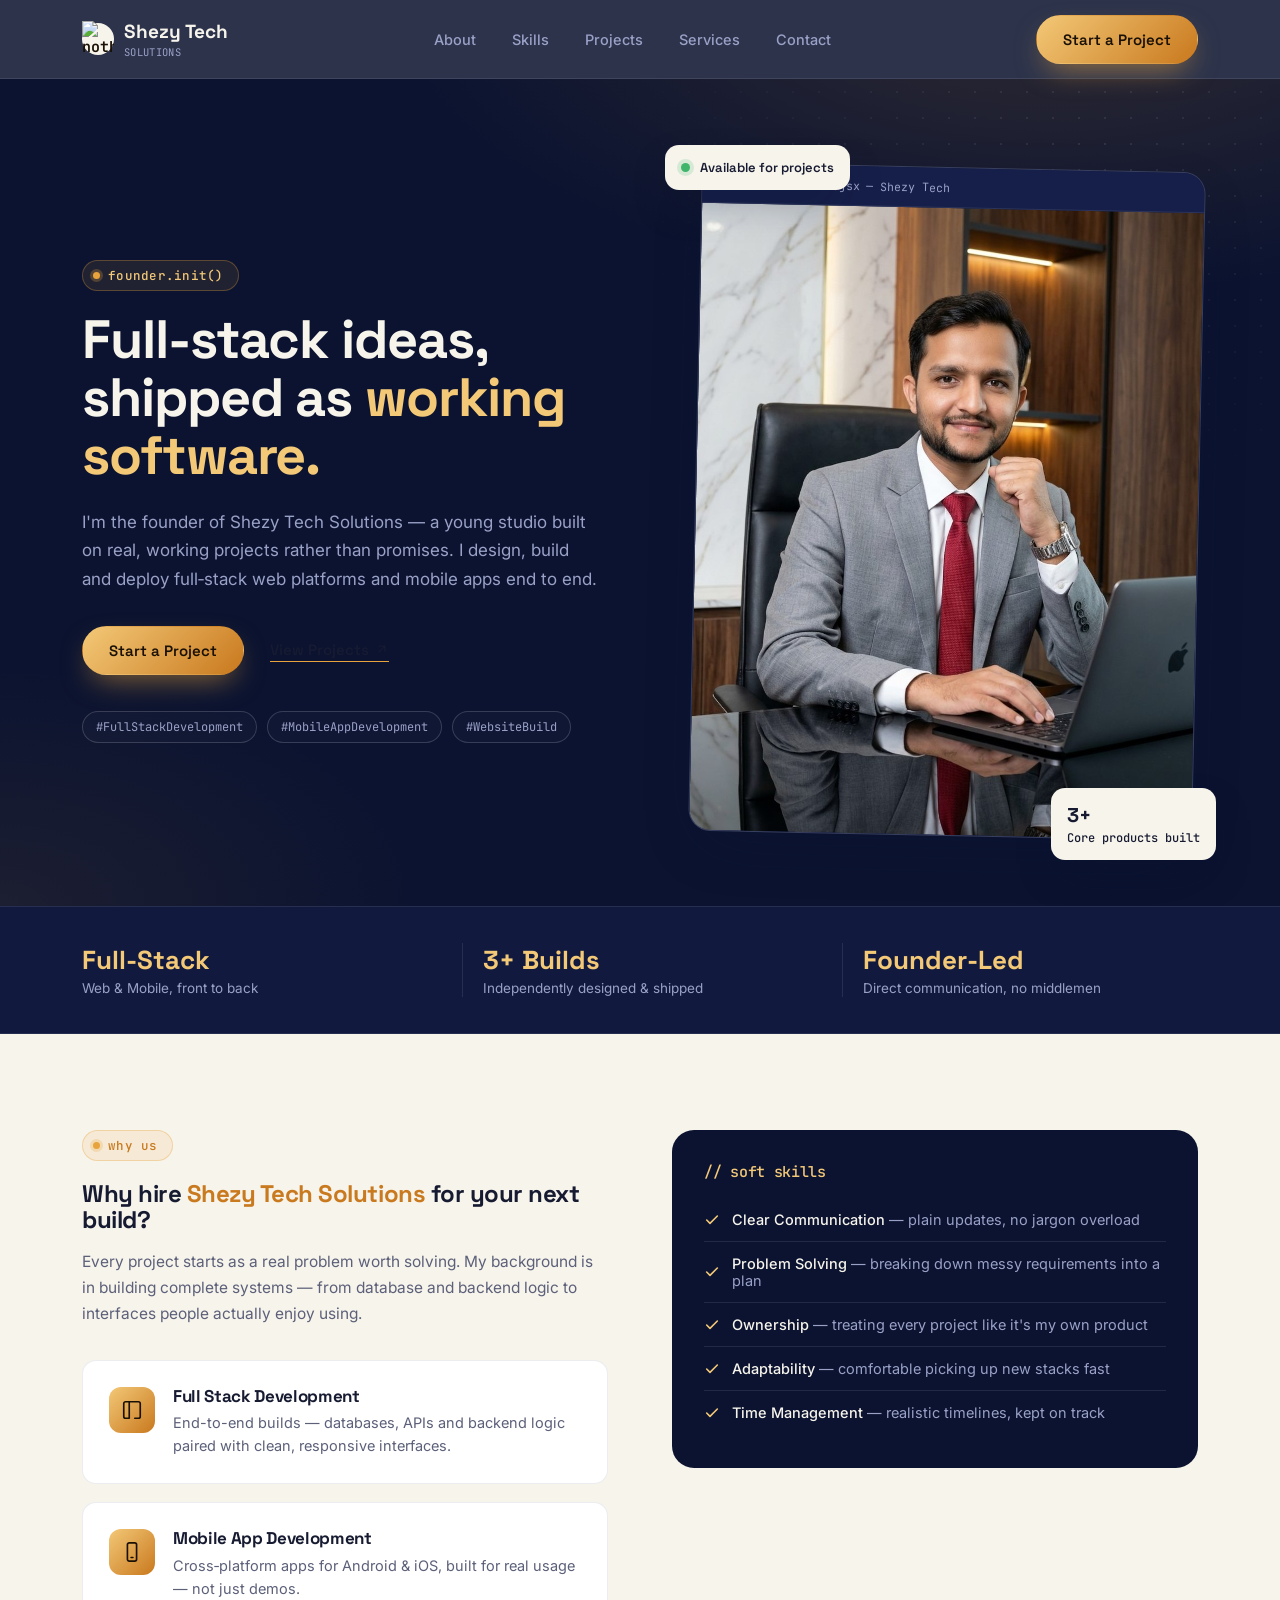
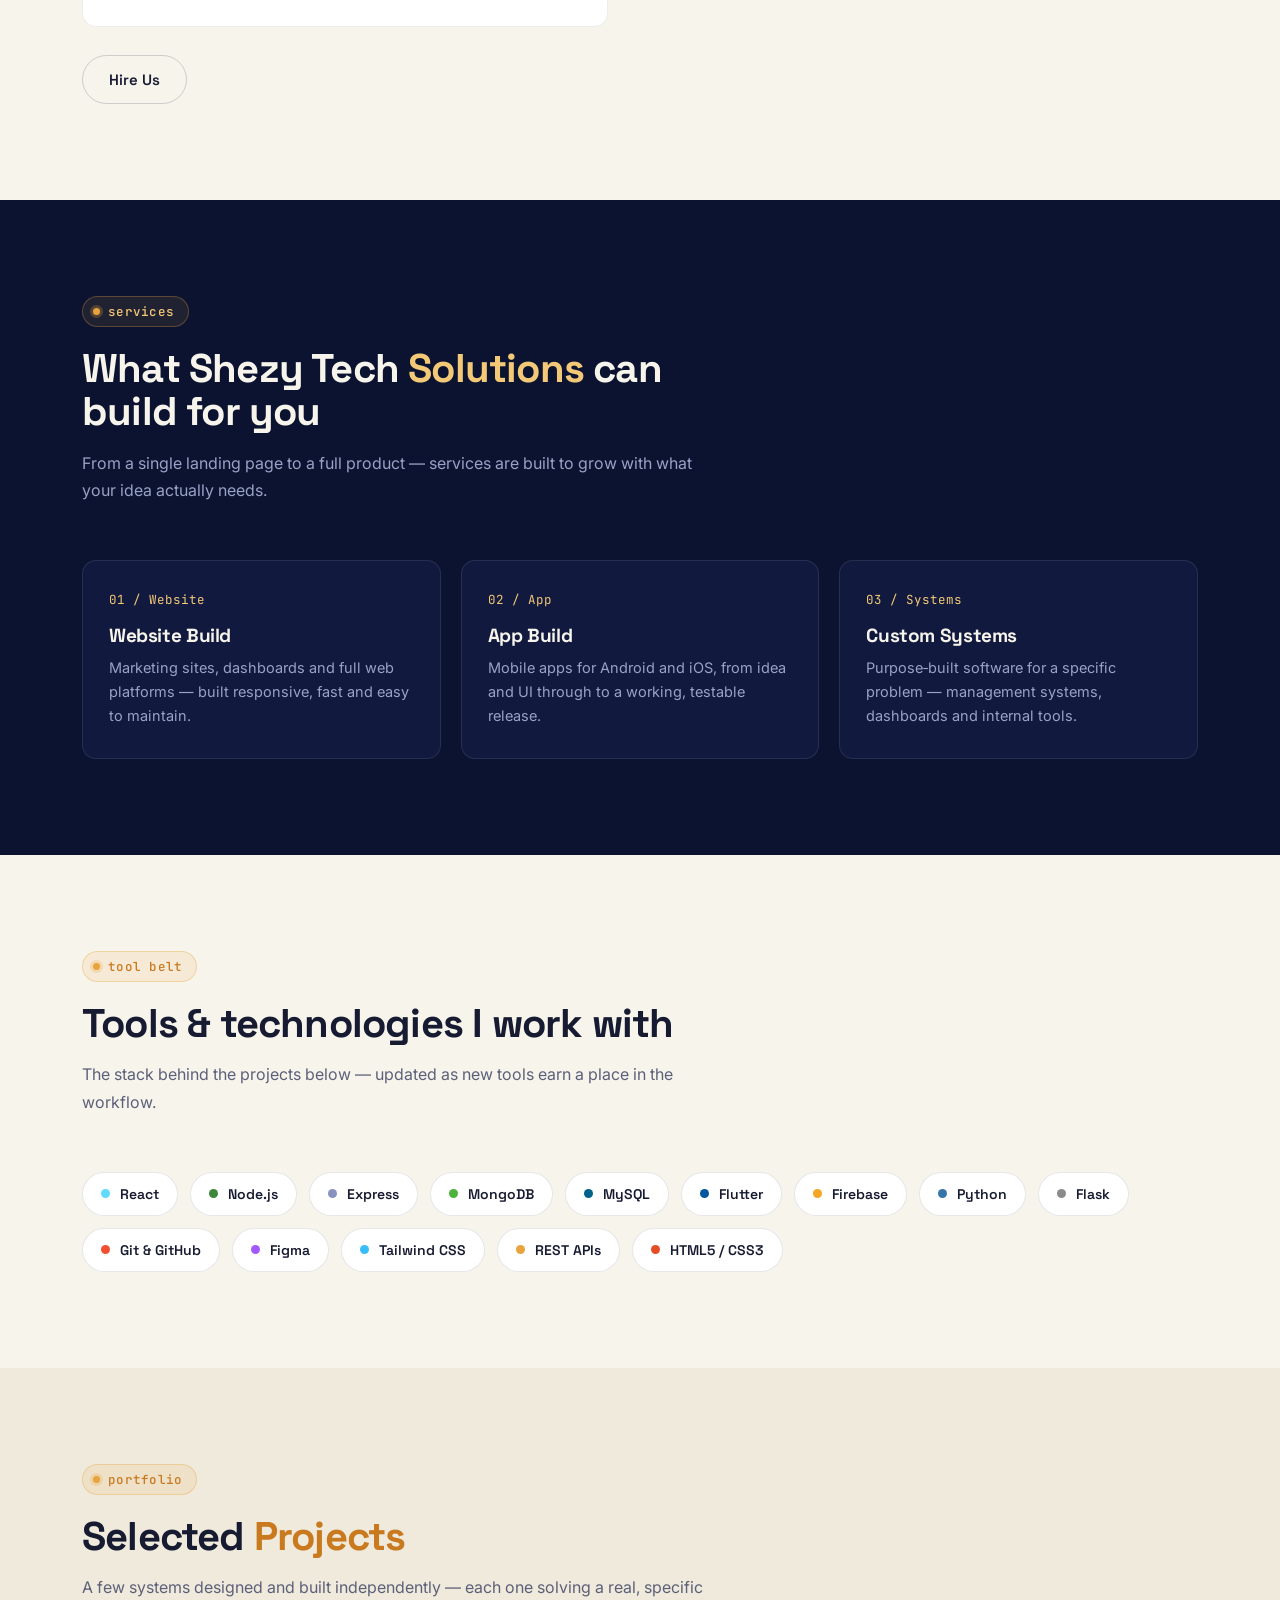
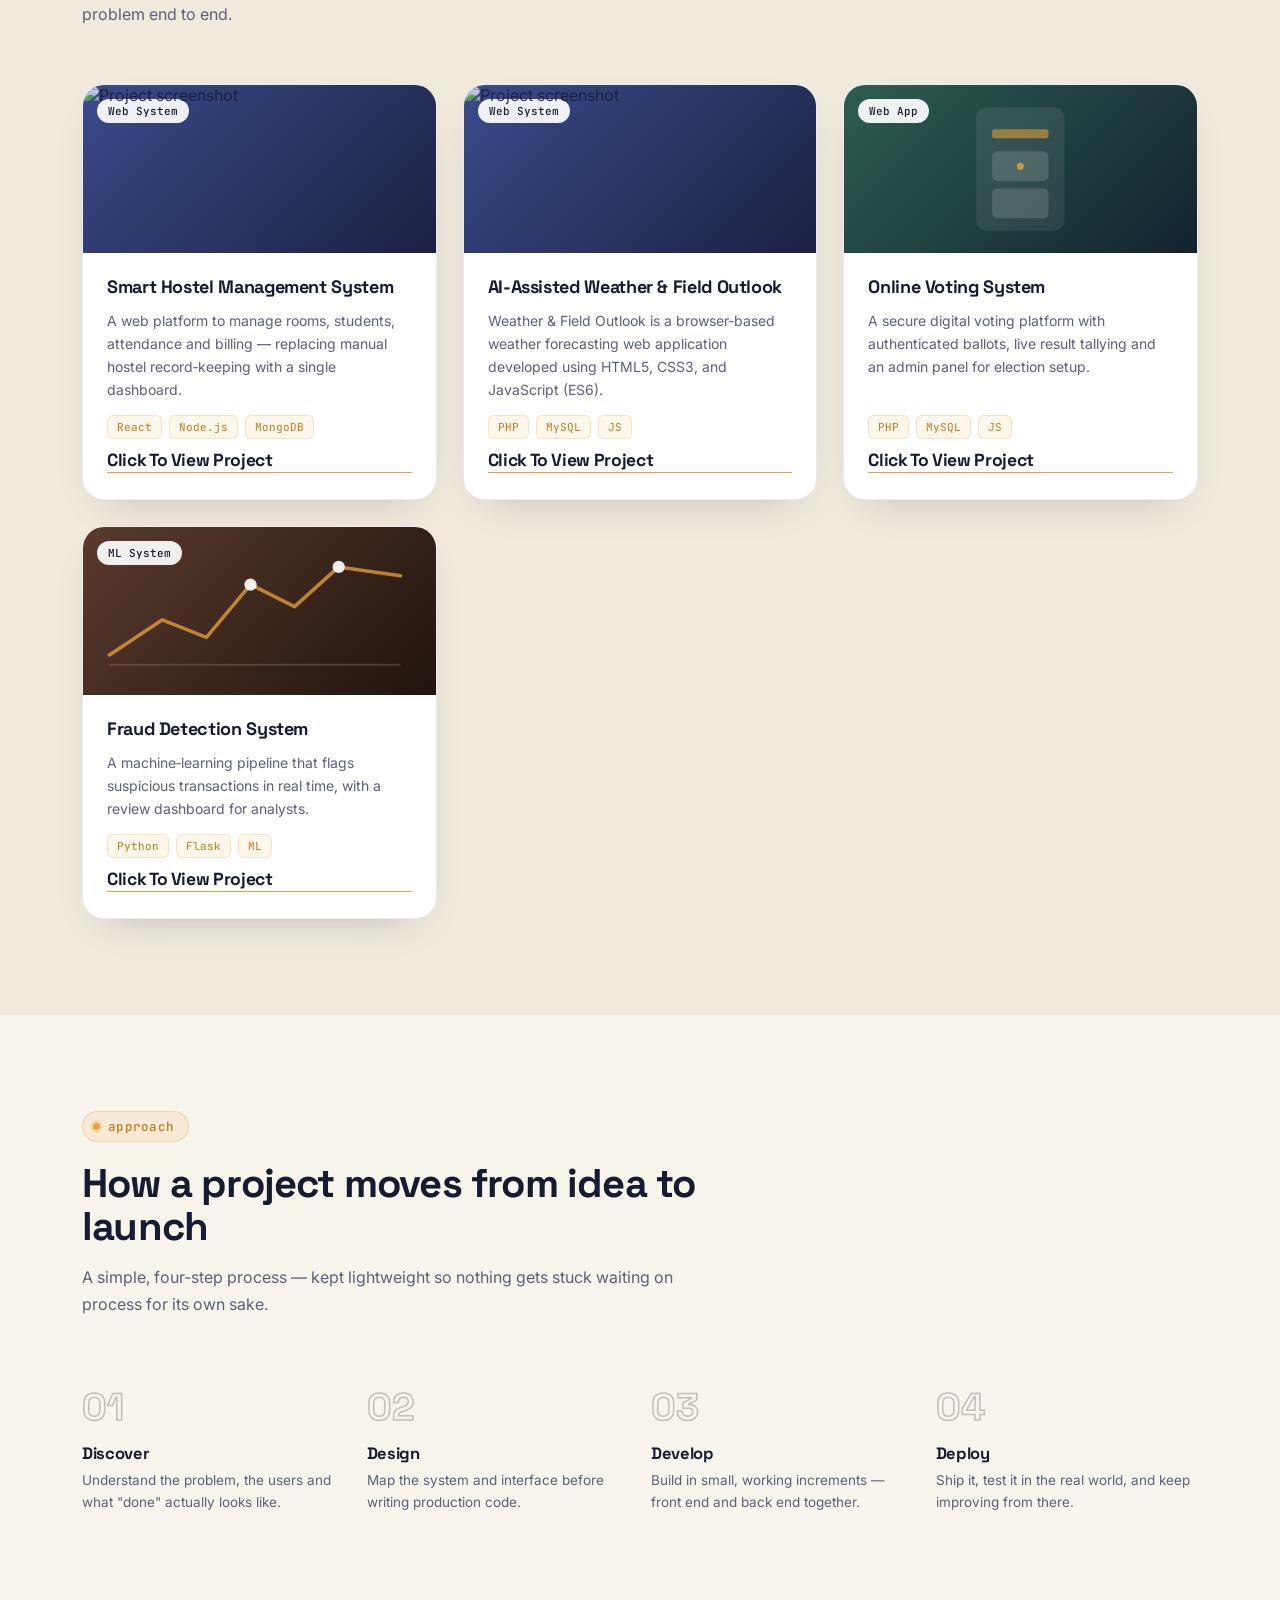
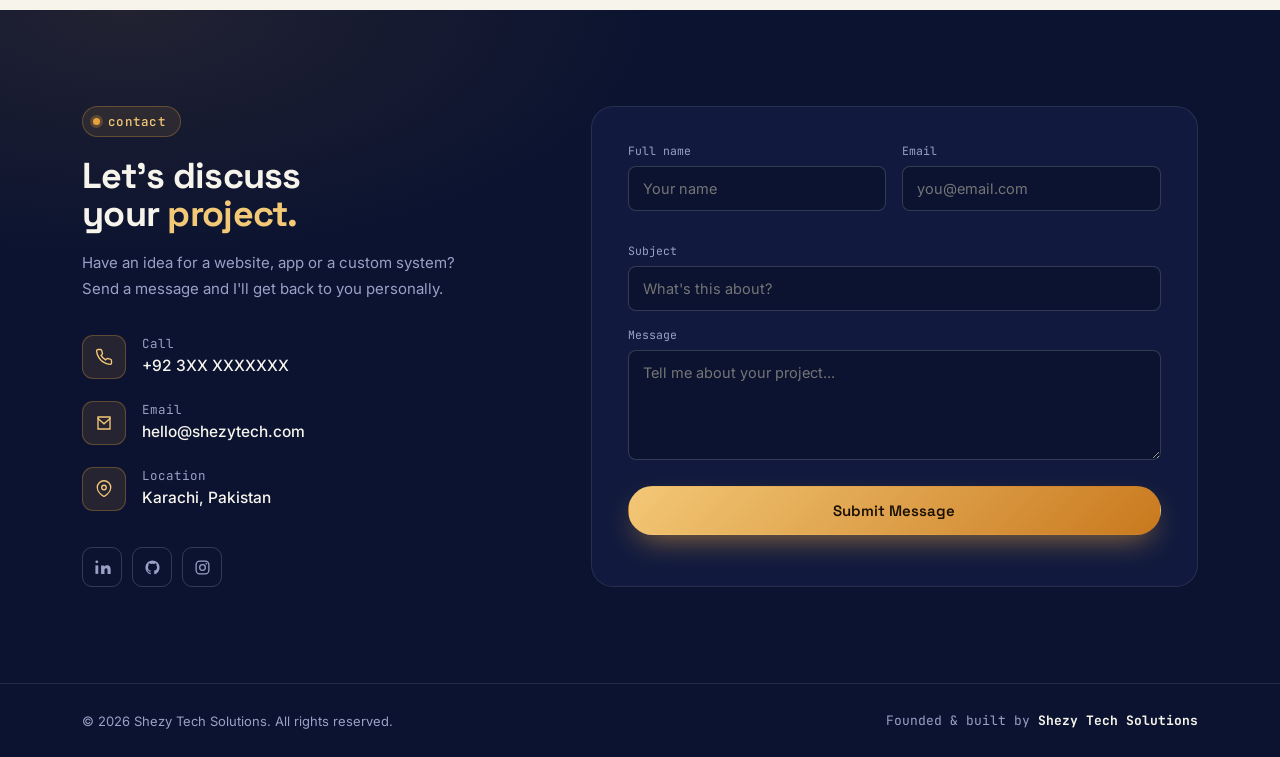
==== commit 521e43c6: "Add files via upload" ====
--- a/p2p/index (3).html
+++ b/p2p/index (3).html
@@ -2,216 +2,928 @@
 <html lang="en">
 <head>
 <meta charset="UTF-8">
-<meta name="viewport" content="width=device-width, initial-scale=1.0, maximum-scale=1.0">
-<title>Shezytech Solutions</title>
+<meta name="viewport" content="width=device-width, initial-scale=1.0">
+<title>Shezy Tech Solutions — Full-Stack &amp; Mobile App Development</title>
+<meta name="description" content="Shezy Tech Solutions — founder-led full-stack and mobile app development studio. We design, build and ship practical software.">
+<link rel="preconnect" href="https://fonts.googleapis.com">
+<link rel="preconnect" href="https://fonts.gstatic.com" crossorigin>
+<link href="https://fonts.googleapis.com/css2?family=Space+Grotesk:wght@400;500;600;700&family=Inter:wght@400;500;600;700;800&family=JetBrains+Mono:wght@400;500;600&display=swap" rel="stylesheet">
+<link rel="icon" type="image/svg+xml" href="../logo.png">
 <style>
   :root{
-    --bg-1:#0b1220;
-    --bg-2:#0f1b2d;
-    --panel:#101c2f;
-    --accent:#28e0c4;
-    --accent-dim:#1a8f7c;
-    --text-hi:#f3f7f5;
-    --text-lo:#9fb3c8;
-    --border:rgba(255,255,255,0.08);
-  }
-
-  *{ box-sizing:border-box; margin:0; padding:0; }
-
-  html,body{
-    height:100%;
-    width:100%;
-    overflow:hidden;
-  }
-
+    --ink:#0B1330;
+    --ink-2:#111A3E;
+    --ink-3:#161F49;
+    --line:rgba(230,232,245,0.10);
+    --line-strong:rgba(230,232,245,0.18);
+    --paper:#F7F4EC;
+    --paper-2:#EFEADC;
+    --text-on-paper:#171B31;
+    --muted-on-paper:#5C6079;
+    --muted-on-ink:#9AA1C7;
+    --white:#F7F4EC;
+    --gold:#E8A33D;
+    --gold-soft:#F3C877;
+    --gold-deep:#C9791E;
+    --radius-lg:22px;
+    --radius-md:14px;
+    --radius-sm:8px;
+    --maxw:1180px;
+    --shadow-lift: 0 20px 60px -20px rgba(11,19,48,0.45);
+  }
+
+  *{box-sizing:border-box;}
+  html{scroll-behavior:smooth;}
   body{
-    font-family:'Inter', -apple-system, BlinkMacSystemFont, 'Segoe UI', sans-serif;
-    background:
-      radial-gradient(circle at 20% 15%, rgba(40,224,196,0.10), transparent 45%),
-      radial-gradient(circle at 85% 80%, rgba(40,224,196,0.06), transparent 40%),
-      linear-gradient(160deg, var(--bg-1), var(--bg-2));
-    color:var(--text-hi);
-    display:flex;
-    align-items:center;
-    justify-content:center;
-    position:relative;
-  }
-
-  /* faint grid texture, keeps the tech feel without being loud */
-  body::before{
-    content:"";
-    position:absolute;
-    inset:0;
-    background-image:
-      linear-gradient(rgba(255,255,255,0.035) 1px, transparent 1px),
-      linear-gradient(90deg, rgba(255,255,255,0.035) 1px, transparent 1px);
-    background-size:48px 48px;
-    mask-image:radial-gradient(circle at 50% 40%, black 0%, transparent 75%);
-    pointer-events:none;
-  }
-
-  .overlay{
-    position:relative;
-    width:min(92vw, 460px);
-    padding:44px 36px 32px;
-    background:rgba(16,28,47,0.72);
-    border:1px solid var(--border);
-    border-radius:20px;
-    backdrop-filter:blur(14px);
-    -webkit-backdrop-filter:blur(14px);
-    box-shadow:0 30px 80px -20px rgba(0,0,0,0.6);
-    text-align:center;
-    animation:rise 0.6s cubic-bezier(.2,.8,.2,1) both;
-  }
-
-  @keyframes rise{
-    from{ opacity:0; transform:translateY(14px) scale(.98); }
-    to{ opacity:1; transform:translateY(0) scale(1); }
-  }
-
-  .mark{
-    width:52px;
-    height:52px;
-    margin:0 auto 20px;
-    position:relative;
-    display:flex;
-    align-items:center;
-    justify-content:center;
-  }
-
-  .mark span{
-    position:absolute;
-    inset:0;
-    border-radius:50%;
-    border:1.5px solid var(--accent);
-    opacity:0;
-    animation:ping 2.4s ease-out infinite;
-  }
-  .mark span:nth-child(2){ animation-delay:0.8s; }
-  .mark span:nth-child(3){ animation-delay:1.6s; }
-
-  @keyframes ping{
-    0%{ transform:scale(0.4); opacity:0.9; }
-    100%{ transform:scale(1.4); opacity:0; }
-  }
-
-  .mark .dot{
-    width:12px;
-    height:12px;
-    border-radius:50%;
-    background:var(--accent);
-    box-shadow:0 0 18px 2px rgba(40,224,196,0.7);
-  }
-
-  .company{
-    font-size:13px;
-    letter-spacing:0.16em;
-    text-transform:uppercase;
-    color:var(--accent);
-    font-weight:600;
-    margin-bottom:10px;
-  }
-
-  h1{
-    font-size:clamp(20px, 4.5vw, 26px);
-    line-height:1.35;
-    font-weight:600;
-    color:var(--text-hi);
-    margin-bottom:10px;
-  }
-
-  p.sub{
-    font-size:14.5px;
-    color:var(--text-lo);
-    line-height:1.55;
-    margin-bottom:30px;
-  }
-
-  .cta{
+    margin:0;
+    background:var(--paper);
+    color:var(--text-on-paper);
+    font-family:'Inter',system-ui,sans-serif;
+    -webkit-font-smoothing:antialiased;
+    overflow-x:hidden;
+  }
+  img{max-width:100%;display:block;}
+  a{color:inherit;text-decoration:none;}
+  ul{margin:0;padding:0;list-style:none;}
+  h1,h2,h3,h4{
+    font-family:'Space Grotesk',sans-serif;
+    margin:0;
+    line-height:1.08;
+    letter-spacing:-0.02em;
+  }
+  p{margin:0;}
+  .mono{font-family:'JetBrains Mono',monospace;}
+  section{position:relative;}
+  .wrap{
+    max-width:var(--maxw);
+    margin:0 auto;
+    padding:0 32px;
+  }
+  @media (max-width:640px){ .wrap{padding:0 20px;} }
+
+  /* Eyebrow / labels */
+  .eyebrow{
     display:inline-flex;
     align-items:center;
     gap:8px;
-    width:100%;
+    font-family:'JetBrains Mono',monospace;
+    font-size:12.5px;
+    letter-spacing:0.02em;
+    font-weight:500;
+    color:var(--gold-deep);
+    background:rgba(232,163,61,0.12);
+    border:1px solid rgba(232,163,61,0.35);
+    padding:6px 14px 6px 10px;
+    border-radius:999px;
+    margin-bottom:20px;
+  }
+  .eyebrow.on-ink{
+    color:var(--gold-soft);
+    background:rgba(232,163,61,0.10);
+    border-color:rgba(232,163,61,0.30);
+  }
+  .eyebrow::before{
+    content:"";
+    width:7px;height:7px;border-radius:50%;
+    background:var(--gold);
+    box-shadow:0 0 0 3px rgba(232,163,61,0.25);
+  }
+
+  /* Buttons */
+  .btn{
+    display:inline-flex;
+    align-items:center;
     justify-content:center;
-    padding:14px 22px;
-    border-radius:12px;
-    background:var(--accent);
-    color:#062621;
-    font-weight:700;
+    gap:8px;
+    font-family:'Space Grotesk',sans-serif;
+    font-weight:600;
     font-size:15px;
-    text-decoration:none;
-    letter-spacing:0.01em;
-    transition:transform 0.18s ease, box-shadow 0.18s ease, background 0.18s ease;
-    box-shadow:0 12px 30px -10px rgba(40,224,196,0.55);
-  }
-
-  .cta:hover{
-    background:#3bf0d2;
-    transform:translateY(-2px);
-    box-shadow:0 16px 36px -10px rgba(40,224,196,0.7);
-  }
-
-  .cta:active{
-    transform:translateY(0);
-  }
-
-  .cta svg{
-    width:16px;
-    height:16px;
-    transition:transform 0.18s ease;
-  }
-
-  .cta:hover svg{
-    transform:translate(2px,-2px);
-  }
-
-  .foot{
-    margin-top:18px;
-    font-size:12px;
-    color:var(--text-lo);
-    opacity:0.7;
-  }
-
-  @media (max-width:420px){
-    .overlay{
-      padding:36px 24px 26px;
-      border-radius:16px;
+    padding:14px 26px;
+    border-radius:999px;
+    border:1px solid transparent;
+    cursor:pointer;
+    transition:transform .25s ease, box-shadow .25s ease, background .25s ease, color .25s ease, border-color .25s ease;
+    white-space:nowrap;
+  }
+  .btn-gold{
+    background:linear-gradient(135deg,var(--gold-soft),var(--gold-deep));
+    color:#1A1004;
+    box-shadow:0 12px 30px -10px rgba(232,163,61,0.65);
+  }
+  .btn-gold:hover{transform:translateY(-2px);box-shadow:0 16px 36px -10px rgba(232,163,61,0.8);}
+  .btn-ghost-ink{
+    border-color:var(--line-strong);
+    color:var(--white);
+    background:rgba(255,255,255,0.03);
+  }
+  .btn-ghost-ink:hover{background:rgba(255,255,255,0.08);border-color:rgba(255,255,255,0.3);}
+  .btn-ghost-paper{
+    border-color:rgba(23,27,49,0.18);
+    color:var(--text-on-paper);
+  }
+  .btn-ghost-paper:hover{background:rgba(23,27,49,0.06);}
+  .btn-link{
+    display:inline-flex;align-items:center;gap:6px;
+    font-family:'Space Grotesk',sans-serif;font-weight:600;font-size:15px;
+    color:var(--text-on-paper);
+    border-bottom:1.5px solid var(--gold);
+    padding-bottom:2px;
+  }
+  .btn-link svg{transition:transform .2s ease;}
+  .btn-link:hover svg{transform:translate(3px,-3px);}
+
+  /* ================= NAV ================= */
+  #nav{
+    position:sticky; top:0; z-index:100;
+    background:rgba(11,19,48,0.86);
+    backdrop-filter:blur(14px);
+    -webkit-backdrop-filter:blur(14px);
+    border-bottom:1px solid var(--line);
+  }
+  #nav .wrap{
+    display:flex; align-items:center; justify-content:space-between;
+    height:78px;
+  }
+  .logo{
+    display:flex; align-items:center; gap:10px;
+    font-family:'Space Grotesk',sans-serif;
+    font-weight:700; font-size:19px; color:var(--white);
+  }
+  .logo-mark{
+    width:32px;height:32px;border-radius:30px;
+    background:linear-gradient(135deg,var(--white),var(--white));
+    display:flex;align-items:center;justify-content:center;
+    color:#1A1004; font-family:'JetBrains Mono',monospace; font-weight:600; font-size:15px;
+    flex-shrink:0;
+  }
+  .logo small{
+    display:block; font-family:'JetBrains Mono',monospace; font-weight:400;
+    font-size:10.5px; color:var(--muted-on-ink); letter-spacing:0.03em; margin-top:1px;
+  }
+  .nav-links{
+    display:flex; align-items:center; gap:36px;
+  }
+  .nav-links a{
+    font-size:14.5px; font-weight:500; color:var(--muted-on-ink);
+    transition:color .2s ease; position:relative;
+  }
+  .nav-links a:hover{color:var(--white);}
+  .nav-cta{display:flex;align-items:center;gap:14px;}
+  .nav-toggle{
+    display:none; flex-direction:column; gap:5px; background:none; border:none; cursor:pointer; padding:8px;
+  }
+  .nav-toggle span{width:22px;height:2px;background:var(--white);border-radius:2px;}
+
+  @media (max-width:920px){
+    .nav-links{
+      position:absolute; top:78px; left:0; right:0;
+      background:var(--ink); border-bottom:1px solid var(--line);
+      flex-direction:column; align-items:flex-start; gap:0;
+      max-height:0; overflow:hidden; transition:max-height .35s ease;
     }
-  }
-
+    .nav-links.open{max-height:420px;}
+    .nav-links a{width:100%; padding:16px 32px; border-bottom:1px solid var(--line);}
+    .nav-toggle{display:flex;}
+    .nav-cta .btn{display:none;}
+  }
+
+  /* ================= HERO ================= */
+  #hero{
+    background:
+      radial-gradient(1100px 500px at 82% -10%, rgba(232,163,61,0.16), transparent 60%),
+      radial-gradient(700px 400px at 0% 100%, rgba(232,163,61,0.08), transparent 60%),
+      var(--ink);
+    color:var(--white);
+    padding:88px 0 70px;
+    overflow:hidden;
+  }
+  .dotfield{
+    position:absolute; inset:0; pointer-events:none;
+    background-image: radial-gradient(rgba(230,232,245,0.10) 1px, transparent 1px);
+    background-size:26px 26px;
+    -webkit-mask-image: radial-gradient(700px 500px at 85% 10%, #000 0%, transparent 70%);
+    mask-image: radial-gradient(700px 500px at 85% 10%, #000 0%, transparent 70%);
+  }
+  .hero-grid{
+    display:grid; grid-template-columns:1.05fr 0.95fr; gap:56px; align-items:center;
+    position:relative; z-index:1;
+  }
+  .hero-copy h1{
+    font-size:clamp(34px,4.4vw,54px);
+    color:var(--white);
+    margin-bottom:22px;
+  }
+  .hero-copy h1 .accent{color:var(--gold-soft);}
+  .hero-copy p.lede{
+    font-size:17px; line-height:1.7; color:var(--muted-on-ink);
+    max-width:520px; margin-bottom:32px;
+  }
+  .hero-actions{display:flex; align-items:center; gap:26px; flex-wrap:wrap; margin-bottom:36px;}
+  .tag-row{display:flex; flex-wrap:wrap; gap:10px;}
+  .tag-pill{
+    font-family:'JetBrains Mono',monospace; font-size:12px; color:var(--muted-on-ink);
+    border:1px solid var(--line-strong); padding:7px 13px; border-radius:999px;
+    background:rgba(255,255,255,0.02);
+  }
+
+  /* Hero photo window chrome */
+  .hero-visual{position:relative;}
+  .window{
+    position:relative;
+    background:var(--ink-2);
+    border:1px solid var(--line-strong);
+    border-radius:var(--radius-lg);
+    overflow:hidden;
+    box-shadow:var(--shadow-lift);
+    transform:rotate(1.2deg);
+  }
+  .window-bar{
+    display:flex; align-items:center; gap:8px;
+    padding:12px 16px;
+    background:var(--ink-3);
+    border-bottom:1px solid var(--line);
+  }
+  .win-dot{width:10px;height:10px;border-radius:50%;}
+  .win-dot.r{background:#F26B5E;} .win-dot.y{background:#F3C64C;} .win-dot.g{background:#63C674;}
+  .window-bar .win-path{
+    margin-left:10px; font-family:'JetBrains Mono',monospace; font-size:11.5px; color:var(--muted-on-ink);
+  }
+  .window-photo{
+    aspect-ratio:4/5; overflow:hidden;
+  }
+  .window-photo img{width:100%;height:100%;object-fit:cover;object-position:center 15%;}
+  .float-card{
+    position:absolute; background:var(--paper); color:var(--text-on-paper);
+    border-radius:var(--radius-md); padding:14px 16px;
+    box-shadow:0 18px 40px -14px rgba(11,19,48,0.55);
+    font-family:'Space Grotesk',sans-serif;
+  }
+  .float-card.fc1{
+    top:-22px; left:-30px;
+    display:flex; align-items:center; gap:10px;
+  }
+  .float-card.fc1 .dot{width:9px;height:9px;border-radius:50%;background:#3FB56B;box-shadow:0 0 0 4px rgba(63,181,107,0.18);}
+  .float-card.fc1 span{font-size:13px; font-weight:600;}
+  .float-card.fc2{
+    bottom:-24px; right:-18px;
+    font-family:'JetBrains Mono',monospace; font-size:12px; font-weight:500;
+    display:flex; flex-direction:column; gap:2px;
+  }
+  .float-card.fc2 b{font-family:'Space Grotesk',sans-serif; font-size:20px;}
+
+  @media (max-width:920px){
+    .hero-grid{grid-template-columns:1fr; gap:64px;}
+    .hero-visual{max-width:420px; margin:0 auto;}
+  }
+
+  /* ================= STATS STRIP ================= */
+  #stats{
+    background:var(--ink-2);
+    border-top:1px solid var(--line);
+    border-bottom:1px solid var(--line);
+    padding:36px 0;
+  }
+  .stats-grid{
+    display:grid; grid-template-columns:repeat(3,1fr); gap:24px;
+  }
+  .stat-item{
+    display:flex; align-items:center; gap:14px;
+    padding:0 20px;
+    border-left:1px solid var(--line);
+  }
+  .stat-item:first-child{border-left:none;padding-left:0;}
+  .stat-item b{
+    font-family:'Space Grotesk',sans-serif; font-size:26px; color:var(--gold-soft); display:block;
+  }
+  .stat-item span{font-size:13.5px; color:var(--muted-on-ink);}
+  @media (max-width:720px){
+    .stats-grid{grid-template-columns:1fr; gap:18px;}
+    .stat-item{border-left:none; border-top:1px solid var(--line); padding:16px 0 0;}
+    .stat-item:first-child{border-top:none;padding-top:0;}
+  }
+
+  /* ================= SECTION HEAD ================= */
+  .section-pad{padding:96px 0;}
+  @media (max-width:720px){.section-pad{padding:64px 0;}}
+  .sec-head{max-width:640px; margin-bottom:56px;}
+  .sec-head h2{font-size:clamp(28px,3.4vw,40px);}
+  .sec-head h2 .accent{color:var(--gold-deep);}
+  .sec-head p{margin-top:16px; font-size:16px; line-height:1.7; color:var(--muted-on-paper);}
+  .sec-head.on-ink h2{color:var(--white);}
+  .sec-head.on-ink p{color:var(--muted-on-ink);}
+  .sec-head.on-ink h2 .accent{color:var(--gold-soft);}
+
+  /* ================= SKILLS ================= */
+  #skills{background:var(--paper);}
+  .skills-grid{
+    display:grid; grid-template-columns:1fr 1fr; gap:64px; align-items:start;
+  }
+  .skill-cards{display:flex; flex-direction:column; gap:18px;}
+  .skill-card{
+    background:#fff; border:1px solid rgba(23,27,49,0.08);
+    border-radius:var(--radius-md); padding:26px 26px;
+    display:flex; gap:18px; align-items:flex-start;
+    transition:transform .25s ease, box-shadow .25s ease, border-color .25s ease;
+  }
+  .skill-card:hover{transform:translateY(-4px); box-shadow:0 20px 40px -18px rgba(23,27,49,0.25); border-color:rgba(232,163,61,0.4);}
+  .skill-ic{
+    width:46px;height:46px;border-radius:12px; flex-shrink:0;
+    background:linear-gradient(135deg,var(--gold-soft),var(--gold-deep));
+    display:flex;align-items:center;justify-content:center;
+  }
+  .skill-card h4{font-size:17px; margin-bottom:6px;}
+  .skill-card p{font-size:14.5px; color:var(--muted-on-paper); line-height:1.6;}
+
+  .soft-skills-panel{
+    background:var(--ink); color:var(--white);
+    border-radius:var(--radius-lg); padding:34px 32px;
+  }
+  .soft-skills-panel h4{font-size:15px; font-family:'JetBrains Mono',monospace; color:var(--gold-soft); margin-bottom:18px; font-weight:500;}
+  .soft-list{display:flex; flex-direction:column;}
+  .soft-list li{
+    display:flex; align-items:center; gap:12px;
+    padding:13px 0; border-bottom:1px solid var(--line);
+    font-size:14.5px; color:var(--muted-on-ink);
+  }
+  .soft-list li:last-child{border-bottom:none;}
+  .soft-list li svg{flex-shrink:0;color:var(--gold-soft);}
+  .soft-list li b{color:var(--white); font-weight:500;}
+
+  @media (max-width:860px){
+    .skills-grid{grid-template-columns:1fr; gap:36px;}
+  }
+
+  /* ================= SERVICES ================= */
+  #services{background:var(--ink); color:var(--white);}
+  .services-grid{display:grid; grid-template-columns:repeat(3,1fr); gap:20px;}
+  .service-card{
+    background:var(--ink-2); border:1px solid var(--line);
+    border-radius:var(--radius-md); padding:30px 26px;
+    transition:border-color .25s ease, transform .25s ease;
+  }
+  .service-card:hover{border-color:rgba(232,163,61,0.45); transform:translateY(-4px);}
+  .service-num{
+    font-family:'JetBrains Mono',monospace; font-size:12.5px; color:var(--gold-soft); margin-bottom:18px; display:block;
+  }
+  .service-card h4{font-size:19px; margin-bottom:10px;}
+  .service-card p{font-size:14.5px; color:var(--muted-on-ink); line-height:1.65;}
+  @media (max-width:860px){.services-grid{grid-template-columns:1fr;}}
+
+  /* ================= TOOLS ================= */
+  #tools{background:var(--paper);}
+  .tools-wrap{
+    display:flex; flex-wrap:wrap; gap:12px;
+  }
+  .tool-chip{
+    display:flex; align-items:center; gap:10px;
+    background:#fff; border:1px solid rgba(23,27,49,0.1);
+    padding:12px 18px; border-radius:999px;
+    font-family:'Space Grotesk',sans-serif; font-weight:600; font-size:14px;
+    transition:transform .2s ease, border-color .2s ease, background .2s ease;
+  }
+  .tool-chip:hover{transform:translateY(-3px); border-color:var(--gold); background:#FFFCF5;}
+  .tool-chip .sw{width:9px;height:9px;border-radius:50%;}
+
+  /* ================= PROJECTS ================= */
+  #projects{background:var(--paper-2);}
+  .proj-grid{display:grid; grid-template-columns:repeat(3,1fr); gap:26px;}
+  .proj-card{
+    background:#fff; border-radius:var(--radius-lg); overflow:hidden;
+    border:1px solid rgba(23,27,49,0.08);
+    box-shadow:0 16px 40px -26px rgba(23,27,49,0.35);
+    display:flex; flex-direction:column;
+    transition:transform .3s ease, box-shadow .3s ease;
+  }
+  .proj-card:hover{transform:translateY(-6px); box-shadow:0 26px 50px -22px rgba(23,27,49,0.4);}
+  .proj-visual{
+    height:168px; position:relative; overflow:hidden;
+  }
+  .proj-visual svg{width:100%;height:100%;display:block;}
+  .proj-tagbadge{
+    position:absolute; top:14px; left:14px;
+    font-family:'JetBrains Mono',monospace; font-size:11px; font-weight:500;
+    background:rgba(255,255,255,0.92); color:var(--text-on-paper);
+    padding:5px 11px; border-radius:999px;
+  }
+  .proj-body{padding:24px 24px 26px; display:flex; flex-direction:column; gap:12px; flex:1;}
+  .proj-body h4{font-size:18px;}
+  .proj-body p{font-size:14px; color:var(--muted-on-paper); line-height:1.65; flex:1;}
+  .proj-tags{display:flex; flex-wrap:wrap; gap:7px; margin-top:2px;}
+  .proj-tags span{
+    font-family:'JetBrains Mono',monospace; font-size:11px; color:var(--gold-deep);
+    background:rgba(232,163,61,0.10); border:1px solid rgba(232,163,61,0.25);
+    padding:4px 9px; border-radius:6px;
+  }
+  @media (max-width:960px){.proj-grid{grid-template-columns:1fr 1fr;}}
+  @media (max-width:640px){.proj-grid{grid-template-columns:1fr;}}
+
+  /* ================= PROCESS ================= */
+  #process{background:var(--paper);}
+  .process-grid{display:grid; grid-template-columns:repeat(4,1fr); gap:22px;}
+  .process-item{position:relative; padding-top:8px;}
+  .process-num{
+    font-family:'Space Grotesk',sans-serif; font-size:38px; font-weight:700;
+    color:transparent; -webkit-text-stroke:1.5px rgba(23,27,49,0.25);
+    display:block; margin-bottom:14px;
+  }
+  .process-item h4{font-size:16.5px; margin-bottom:8px;}
+  .process-item p{font-size:13.5px; color:var(--muted-on-paper); line-height:1.6;}
+  @media (max-width:860px){.process-grid{grid-template-columns:1fr 1fr; row-gap:34px;}}
+  @media (max-width:520px){.process-grid{grid-template-columns:1fr;}}
+
+  /* ================= CONTACT ================= */
+  #contact{
+    background:var(--ink); color:var(--white);
+    background:
+      radial-gradient(900px 420px at 10% 0%, rgba(232,163,61,0.10), transparent 60%),
+      var(--ink);
+  }
+  .contact-grid{display:grid; grid-template-columns:0.85fr 1.15fr; gap:60px;}
+  .contact-info-list{display:flex; flex-direction:column; gap:22px; margin-top:34px;}
+  .contact-info-item{display:flex; align-items:flex-start; gap:16px;}
+  .ci-ic{
+    width:44px;height:44px;border-radius:11px; flex-shrink:0;
+    background:rgba(232,163,61,0.12); border:1px solid rgba(232,163,61,0.3);
+    display:flex; align-items:center; justify-content:center; color:var(--gold-soft);
+  }
+  .contact-info-item span{display:block; font-size:12.5px; color:var(--muted-on-ink); margin-bottom:3px; font-family:'JetBrains Mono',monospace;}
+  .contact-info-item b{font-size:15.5px; font-weight:500;}
+  .social-row{display:flex; gap:10px; margin-top:36px;}
+  .social-row a{
+    width:40px;height:40px;border-radius:10px;
+    border:1px solid var(--line-strong);
+    display:flex; align-items:center; justify-content:center;
+    color:var(--muted-on-ink);
+    transition:all .2s ease;
+  }
+  .social-row a:hover{border-color:var(--gold); color:var(--gold-soft); transform:translateY(-3px);}
+
+  .form-card{
+    background:var(--ink-2); border:1px solid var(--line);
+    border-radius:var(--radius-lg); padding:36px;
+  }
+  .form-row{display:grid; grid-template-columns:1fr 1fr; gap:16px; margin-bottom:16px;}
+  .field label{
+    display:block; font-family:'JetBrains Mono',monospace; font-size:11.5px; color:var(--muted-on-ink);
+    margin-bottom:8px;
+  }
+  .field input, .field textarea{
+    width:100%; background:var(--ink); border:1px solid var(--line-strong);
+    border-radius:var(--radius-sm); padding:13px 14px; color:var(--white);
+    font-family:'Inter',sans-serif; font-size:14.5px; outline:none;
+    transition:border-color .2s ease;
+  }
+  .field input:focus, .field textarea:focus{border-color:var(--gold);}
+  .field textarea{resize:vertical; min-height:110px;}
+  .form-card .field{margin-bottom:16px;}
+  .form-card button{width:100%; margin-top:6px;}
+  @media (max-width:860px){
+    .contact-grid{grid-template-columns:1fr; gap:44px;}
+    .form-row{grid-template-columns:1fr;}
+  }
+
+  /* ================= FOOTER ================= */
+  footer{
+    background:var(--ink); border-top:1px solid var(--line); color:var(--muted-on-ink);
+    padding:28px 0;
+  }
+  .foot-wrap{display:flex; align-items:center; justify-content:space-between; flex-wrap:wrap; gap:14px; font-size:13px;}
+  .foot-wrap .foot-brand{font-family:'JetBrains Mono',monospace;}
+  .foot-wrap .foot-brand b{color:var(--white);}
+
+  /* Reveal animation */
+  .reveal{opacity:0; transform:translateY(22px); transition:opacity .7s ease, transform .7s ease;}
+  .reveal.in{opacity:1; transform:translateY(0);}
   @media (prefers-reduced-motion: reduce){
-    .overlay{ animation:none; }
-    .mark span{ animation:none; opacity:0.3; }
+    .reveal{opacity:1; transform:none; transition:none;}
+    html{scroll-behavior:auto;}
   }
 </style>
 </head>
 <body>
 
-  <div class="overlay">
-    <div class="mark">
-      <span></span>
-      <span></span>
-      <span></span>
-      <div class="dot"></div>
-    </div>
-
-    <div class="company">Shezytech Solutions</div>
-    <h1>Want to view this on our official site?</h1>
-    <p class="sub">This preview is best experienced on our main website, where everything's kept fully up to date.</p>
-
-    <a class="cta" href="https://www.shezytechsolutions.com" target="_blank" rel="noopener noreferrer">
-      Visit official website
-      <svg viewBox="0 0 24 24" fill="none" xmlns="https://p2p-wireline.up.railway.app">
-        <path d="M7 17L17 7M17 7H9M17 7V15" stroke="currentColor" stroke-width="2" stroke-linecap="round" stroke-linejoin="round"/>
-      </svg>
+<!-- ================= NAV ================= -->
+<nav id="nav">
+  <div class="wrap">
+    <a href="#hero" class="logo">
+      <span class="logo-mark"><img src="logo.png" alt="nothing"></span>
+      <span>Shezy Tech<small>SOLUTIONS</small></span>
     </a>
-
-    <div class="foot">&copy; <span id="year"></span> Shezytech Solutions. All rights reserved.</div>
+    <ul class="nav-links" id="navLinks">
+      <li><a href="#about">About</a></li>
+      <li><a href="#skills">Skills</a></li>
+      <li><a href="#projects">Projects</a></li>
+      <li><a href="#services">Services</a></li>
+      <li><a href="#contact">Contact</a></li>
+    </ul>
+    <div class="nav-cta">
+      <a href="#contact" class="btn btn-gold">Start a Project</a>
+      <button class="nav-toggle" id="navToggle" aria-label="Toggle menu">
+        <span></span><span></span><span></span>
+      </button>
+    </div>
   </div>
-
-  <script>
-    document.getElementById('year').textContent = new Date().getFullYear();
-  </script>
-
+</nav>
+
+<!-- ================= HERO ================= -->
+<section id="hero">
+  <div class="dotfield"></div>
+  <div class="wrap">
+    <div class="hero-grid">
+      <div class="hero-copy reveal">
+        <div class="eyebrow on-ink">founder.init()</div>
+        <h1>Full‑stack ideas,<br>shipped as <span class="accent">working software.</span></h1>
+        <p class="lede">I'm the founder of Shezy Tech Solutions — a young studio built on real, working projects rather than promises. I design, build and deploy full‑stack web platforms and mobile apps end to end.</p>
+        <div class="hero-actions">
+          <a href="#contact" class="btn btn-gold">Start a Project</a>
+          <a href="#projects" class="btn-link">View Projects
+            <svg width="14" height="14" viewBox="0 0 24 24" fill="none"><path d="M7 17L17 7M17 7H8M17 7V16" stroke="currentColor" stroke-width="2.2" stroke-linecap="round" stroke-linejoin="round"/></svg>
+          </a>
+        </div>
+        <div class="tag-row">
+          <span class="tag-pill">#FullStackDevelopment</span>
+          <span class="tag-pill">#MobileAppDevelopment</span>
+          <span class="tag-pill">#WebsiteBuild</span>
+        </div>
+      </div>
+      <div class="hero-visual reveal">
+        <div class="window">
+          <div class="window-bar">
+            <span class="win-dot r"></span><span class="win-dot y"></span><span class="win-dot g"></span>
+            <span class="win-path">founder.jsx — Shezy Tech</span>
+          </div>
+          <div class="window-photo">
+            <img src="[data-uri]" alt="Founder of Shezy Tech Solutions">
+          </div>
+        </div>
+        <div class="float-card fc1"><span class="dot"></span><span>Available for projects</span></div>
+        <div class="float-card fc2"><b>3+</b>Core products built</div>
+      </div>
+    </div>
+  </div>
+</section>
+
+<!-- ================= STATS ================= -->
+<section id="stats">
+  <div class="wrap">
+    <div class="stats-grid">
+      <div class="stat-item reveal">
+        <div>
+          <b>Full‑Stack</b>
+          <span>Web &amp; Mobile, front to back</span>
+        </div>
+      </div>
+      <div class="stat-item reveal">
+        <div>
+          <b>3+ Builds</b>
+          <span>Independently designed &amp; shipped</span>
+        </div>
+      </div>
+      <div class="stat-item reveal">
+        <div>
+          <b>Founder‑Led</b>
+          <span>Direct communication, no middlemen</span>
+        </div>
+      </div>
+    </div>
+  </div>
+</section>
+
+<!-- ================= SKILLS / ABOUT ================= -->
+<section id="skills" class="section-pad">
+  <div class="wrap" id="about">
+    <div class="skills-grid">
+      <div>
+        <div class="eyebrow">why us</div>
+        <h2 style="margin-bottom:16px;">Why hire <span style="color:var(--gold-deep);">Shezy Tech Solutions</span> for your next build?</h2>
+        <p style="color:var(--muted-on-paper); font-size:15.5px; line-height:1.7; margin-bottom:32px; max-width:520px;">
+          Every project starts as a real problem worth solving. My background is in building complete systems — from database and backend logic to interfaces people actually enjoy using.
+        </p>
+        <div class="skill-cards">
+          <div class="skill-card reveal">
+            <div class="skill-ic">
+              <svg width="22" height="22" viewBox="0 0 24 24" fill="none"><path d="M9 3H5a2 2 0 00-2 2v4m6-6h10a2 2 0 012 2v4M9 3v18M3 9v10a2 2 0 002 2h4M21 9v10a2 2 0 01-2 2h-4" stroke="#1A1004" stroke-width="1.8" stroke-linecap="round" stroke-linejoin="round"/></svg>
+            </div>
+            <div>
+              <h4>Full Stack Development</h4>
+              <p>End-to-end builds — databases, APIs and backend logic paired with clean, responsive interfaces.</p>
+            </div>
+          </div>
+          <div class="skill-card reveal">
+            <div class="skill-ic">
+              <svg width="22" height="22" viewBox="0 0 24 24" fill="none"><rect x="7" y="2" width="10" height="20" rx="2" stroke="#1A1004" stroke-width="1.8"/><path d="M11 18h2" stroke="#1A1004" stroke-width="1.8" stroke-linecap="round"/></svg>
+            </div>
+            <div>
+              <h4>Mobile App Development</h4>
+              <p>Cross‑platform apps for Android &amp; iOS, built for real usage — not just demos.</p>
+            </div>
+          </div>
+        </div>
+        <a href="#contact" class="btn btn-ghost-paper" style="margin-top:28px;">Hire Us</a>
+      </div>
+
+      <div class="soft-skills-panel reveal">
+        <h4>// soft skills</h4>
+        <ul class="soft-list">
+          <li>
+            <svg width="16" height="16" viewBox="0 0 24 24" fill="none"><path d="M20 6L9 17l-5-5" stroke="currentColor" stroke-width="2.4" stroke-linecap="round" stroke-linejoin="round"/></svg>
+            <span><b>Clear Communication</b> — plain updates, no jargon overload</span>
+          </li>
+          <li>
+            <svg width="16" height="16" viewBox="0 0 24 24" fill="none"><path d="M20 6L9 17l-5-5" stroke="currentColor" stroke-width="2.4" stroke-linecap="round" stroke-linejoin="round"/></svg>
+            <span><b>Problem Solving</b> — breaking down messy requirements into a plan</span>
+          </li>
+          <li>
+            <svg width="16" height="16" viewBox="0 0 24 24" fill="none"><path d="M20 6L9 17l-5-5" stroke="currentColor" stroke-width="2.4" stroke-linecap="round" stroke-linejoin="round"/></svg>
+            <span><b>Ownership</b> — treating every project like it's my own product</span>
+          </li>
+          <li>
+            <svg width="16" height="16" viewBox="0 0 24 24" fill="none"><path d="M20 6L9 17l-5-5" stroke="currentColor" stroke-width="2.4" stroke-linecap="round" stroke-linejoin="round"/></svg>
+            <span><b>Adaptability</b> — comfortable picking up new stacks fast</span>
+          </li>
+          <li>
+            <svg width="16" height="16" viewBox="0 0 24 24" fill="none"><path d="M20 6L9 17l-5-5" stroke="currentColor" stroke-width="2.4" stroke-linecap="round" stroke-linejoin="round"/></svg>
+            <span><b>Time Management</b> — realistic timelines, kept on track</span>
+          </li>
+        </ul>
+      </div>
+    </div>
+  </div>
+</section>
+
+<!-- ================= SERVICES ================= -->
+<section id="services" class="section-pad">
+  <div class="wrap">
+    <div class="sec-head on-ink reveal">
+      <div class="eyebrow on-ink">services</div>
+      <h2>What Shezy Tech <span class="accent">Solutions</span> can build for you</h2>
+      <p>From a single landing page to a full product — services are built to grow with what your idea actually needs.</p>
+    </div>
+    <div class="services-grid">
+      <div class="service-card reveal">
+        <span class="service-num">01 / Website</span>
+        <h4>Website Build</h4>
+        <p>Marketing sites, dashboards and full web platforms — built responsive, fast and easy to maintain.</p>
+      </div>
+      <div class="service-card reveal">
+        <span class="service-num">02 / App</span>
+        <h4>App Build</h4>
+        <p>Mobile apps for Android and iOS, from idea and UI through to a working, testable release.</p>
+      </div>
+      <div class="service-card reveal">
+        <span class="service-num">03 / Systems</span>
+        <h4>Custom Systems</h4>
+        <p>Purpose‑built software for a specific problem — management systems, dashboards and internal tools.</p>
+      </div>
+    </div>
+  </div>
+</section>
+
+<!-- ================= TOOLS ================= -->
+<section id="tools" class="section-pad">
+  <div class="wrap">
+    <div class="sec-head reveal">
+      <div class="eyebrow">tool belt</div>
+      <h2>Tools &amp; technologies I work with</h2>
+      <p>The stack behind the projects below — updated as new tools earn a place in the workflow.</p>
+    </div>
+    <div class="tools-wrap" id="toolsWrap">
+      <!-- tool chips injected by JS -->
+    </div>
+  </div>
+</section>
+
+<!-- ================= PROJECTS ================= -->
+<section id="projects" class="section-pad">
+  <div class="wrap">
+    <div class="sec-head reveal">
+      <div class="eyebrow">portfolio</div>
+      <h2>Selected <span style="color:var(--gold-deep);">Projects</span></h2>
+      <p>A few systems designed and built independently — each one solving a real, specific problem end to end.</p>
+    </div>
+    <div class="proj-grid">
+
+      <div class="proj-card reveal">
+        <div class="proj-visual" style="background:linear-gradient(135deg,#3A4B8C,#1B2140);">
+          <span class="proj-tagbadge">Web System</span>
+          <img  src="Hostel/static/img/uni_background.jpg" alt="Project screenshot" style="width:100%; height:100%; object-fit:cover; opacity:0.85;"/>
+        </div>
+        <div class="proj-body">
+          <h4>Smart Hostel Management System</h4>
+          <p>A web platform to manage rooms, students, attendance and billing — replacing manual hostel record‑keeping with a single dashboard.</p>
+          <div class="proj-tags"><span>React</span><span>Node.js</span><span>MongoDB</span></div>
+          <a href="Hostel/templates/splash.html" class="btn-link"><h3>Click To View Project</h3></a>
+        </div>
+      </div>
+
+      <div class="proj-card reveal">
+        <div class="proj-visual" style="background:linear-gradient(135deg,#3A4B8C,#1B2140);">
+          <span class="proj-tagbadge">Web System</span>
+          <img  src="weather/Picture1.png" alt="Project screenshot" style="width:100%; height:100%; object-fit:cover; opacity:0.85;"/>
+        </div>
+        <div class="proj-body">
+          <h4> AI-Assisted Weather & Field Outlook</h4>
+          <p>Weather & Field Outlook is a browser-based weather forecasting web application developed using HTML5, CSS3, and JavaScript (ES6).</p>
+          <div class="proj-tags"><span>PHP</span><span>MySQL</span><span>JS</span></div>
+          <a href="weather/Weather_forcast.html" class="btn-link"><h3>Click To View Project</h3></a>
+        </div>
+      </div>
+
+      <div class="proj-card reveal">
+        <div class="proj-visual" style="background:linear-gradient(135deg,#2E5C50,#12232E);">
+          <span class="proj-tagbadge">Web App</span>
+          <svg viewBox="0 0 400 200" preserveAspectRatio="xMidYMid slice">
+            <rect x="150" y="30" width="100" height="140" rx="12" fill="rgba(255,255,255,0.08)"/>
+            <rect x="168" y="55" width="64" height="10" rx="3" fill="rgba(232,163,61,0.55)"/>
+            <rect x="168" y="80" width="64" height="34" rx="6" fill="rgba(255,255,255,0.14)"/>
+            <rect x="168" y="122" width="64" height="34" rx="6" fill="rgba(255,255,255,0.14)"/>
+            <circle cx="200" cy="97" r="4" fill="rgba(232,163,61,0.8)"/>
+          </svg>
+        </div>
+        <div class="proj-body">
+          <h4>Online Voting System</h4>
+          <p>A secure digital voting platform with authenticated ballots, live result tallying and an admin panel for election setup.</p>
+          <div class="proj-tags"><span>PHP</span><span>MySQL</span><span>JS</span></div>
+          <a href="#" class="btn-link"><h3>Click To View Project</h3></a>
+        </div>
+      </div>
+
+      <div class="proj-card reveal">
+        <div class="proj-visual" style="background:linear-gradient(135deg,#5A3A2E,#20140E);">
+          <span class="proj-tagbadge">ML System</span>
+          <svg viewBox="0 0 400 200" preserveAspectRatio="xMidYMid slice">
+            <polyline points="30,150 90,110 140,130 190,70 240,95 290,50 360,60" fill="none" stroke="rgba(232,163,61,0.75)" stroke-width="4" stroke-linecap="round" stroke-linejoin="round"/>
+            <circle cx="190" cy="70" r="7" fill="rgba(255,255,255,0.9)"/>
+            <circle cx="290" cy="50" r="7" fill="rgba(255,255,255,0.9)"/>
+            <rect x="30" y="160" width="330" height="2" fill="rgba(255,255,255,0.15)"/>
+          </svg>
+        </div>
+        <div class="proj-body">
+          <h4>Fraud Detection System</h4>
+          <p>A machine‑learning pipeline that flags suspicious transactions in real time, with a review dashboard for analysts.</p>
+          <div class="proj-tags"><span>Python</span><span>Flask</span><span>ML</span></div>
+          <a href="#" class="btn-link"><h3>Click To View Project</h3></a>
+        </div>
+      </div>
+
+    </div>
+  </div>
+</section>
+
+<!-- ================= PROCESS ================= -->
+<section id="process" class="section-pad">
+  <div class="wrap">
+    <div class="sec-head reveal">
+      <div class="eyebrow">approach</div>
+      <h2>How a project moves from idea to launch</h2>
+      <p>A simple, four‑step process — kept lightweight so nothing gets stuck waiting on process for its own sake.</p>
+    </div>
+    <div class="process-grid">
+      <div class="process-item reveal">
+        <span class="process-num">01</span>
+        <h4>Discover</h4>
+        <p>Understand the problem, the users and what "done" actually looks like.</p>
+      </div>
+      <div class="process-item reveal">
+        <span class="process-num">02</span>
+        <h4>Design</h4>
+        <p>Map the system and interface before writing production code.</p>
+      </div>
+      <div class="process-item reveal">
+        <span class="process-num">03</span>
+        <h4>Develop</h4>
+        <p>Build in small, working increments — front end and back end together.</p>
+      </div>
+      <div class="process-item reveal">
+        <span class="process-num">04</span>
+        <h4>Deploy</h4>
+        <p>Ship it, test it in the real world, and keep improving from there.</p>
+      </div>
+    </div>
+  </div>
+</section>
+
+<!-- ================= CONTACT ================= -->
+<section id="contact" class="section-pad">
+  <div class="wrap">
+    <div class="contact-grid">
+      <div class="reveal">
+        <div class="eyebrow on-ink">contact</div>
+        <h2 style="color:var(--white); font-size:clamp(26px,3.2vw,36px);">Let's discuss<br>your <span style="color:var(--gold-soft);">project.</span></h2>
+        <p style="color:var(--muted-on-ink); margin-top:16px; font-size:15px; line-height:1.7; max-width:400px;">
+          Have an idea for a website, app or a custom system? Send a message and I'll get back to you personally.
+        </p>
+        <div class="contact-info-list">
+          <div class="contact-info-item">
+            <div class="ci-ic"><svg width="18" height="18" viewBox="0 0 24 24" fill="none"><path d="M22 16.92v3a2 2 0 01-2.18 2 19.79 19.79 0 01-8.63-3.07 19.5 19.5 0 01-6-6 19.79 19.79 0 01-3.07-8.67A2 2 0 014.11 2h3a2 2 0 012 1.72c.127.96.361 1.903.7 2.81a2 2 0 01-.45 2.11L8.09 9.91a16 16 0 006 6l1.27-1.27a2 2 0 012.11-.45c.907.339 1.85.573 2.81.7A2 2 0 0122 16.92z" stroke="currentColor" stroke-width="1.8"/></svg></div>
+            <div><span>Call</span><b id="phoneText">+92 3XX XXXXXXX</b></div>
+          </div>
+          <div class="contact-info-item">
+            <div class="ci-ic"><svg width="18" height="18" viewBox="0 0 24 24" fill="none"><path d="M4 4h16v16H4V4z" stroke="currentColor" stroke-width="1.8"/><path d="M4 6l8 7 8-7" stroke="currentColor" stroke-width="1.8" stroke-linecap="round"/></svg></div>
+            <div><span>Email</span><b id="emailText">hello@shezytech.com</b></div>
+          </div>
+          <div class="contact-info-item">
+            <div class="ci-ic"><svg width="18" height="18" viewBox="0 0 24 24" fill="none"><path d="M21 10c0 7-9 12-9 12s-9-5-9-12a9 9 0 0118 0z" stroke="currentColor" stroke-width="1.8"/><circle cx="12" cy="10" r="3" stroke="currentColor" stroke-width="1.8"/></svg></div>
+            <div><span>Location</span><b>Karachi, Pakistan</b></div>
+          </div>
+        </div>
+        <div class="social-row">
+          <a href="#" aria-label="LinkedIn"><svg width="17" height="17" viewBox="0 0 24 24" fill="none"><rect x="2" y="9" width="4" height="12" fill="currentColor"/><circle cx="4" cy="4" r="2" fill="currentColor"/><path d="M10 9h4v2.2c.6-1.1 2-2.4 4.2-2.4 4.5 0 5.3 3 5.3 6.8V21h-4.4v-4.8c0-1.4 0-3.2-2-3.2s-2.3 1.5-2.3 3.1V21H10V9z" fill="currentColor"/></svg></a>
+          <a href="#" aria-label="GitHub"><svg width="17" height="17" viewBox="0 0 24 24" fill="none"><path d="M12 2a10 10 0 00-3.16 19.49c.5.09.68-.22.68-.48v-1.7c-2.78.6-3.37-1.34-3.37-1.34-.46-1.16-1.11-1.47-1.11-1.47-.9-.62.07-.6.07-.6 1 .07 1.53 1.03 1.53 1.03.9 1.52 2.36 1.08 2.93.83.09-.65.35-1.08.63-1.33-2.22-.25-4.56-1.11-4.56-4.94 0-1.09.39-1.99 1.03-2.69-.1-.25-.45-1.27.1-2.65 0 0 .84-.27 2.75 1.03a9.6 9.6 0 015 0c1.9-1.3 2.74-1.03 2.74-1.03.56 1.38.21 2.4.1 2.65.65.7 1.03 1.6 1.03 2.69 0 3.84-2.34 4.68-4.57 4.93.36.31.68.92.68 1.85V21c0 .27.18.58.69.48A10 10 0 0012 2z" fill="currentColor"/></svg></a>
+          <a href="#" aria-label="Instagram"><svg width="17" height="17" viewBox="0 0 24 24" fill="none"><rect x="3" y="3" width="18" height="18" rx="5" stroke="currentColor" stroke-width="1.8"/><circle cx="12" cy="12" r="4" stroke="currentColor" stroke-width="1.8"/><circle cx="17.5" cy="6.5" r="1.2" fill="currentColor"/></svg></a>
+        </div>
+      </div>
+
+      <form class="form-card reveal" id="contactForm">
+        <div class="form-row">
+          <div class="field">
+            <label>Full name</label>
+            <input type="text" id="fName" placeholder="Your name" required>
+          </div>
+          <div class="field">
+            <label>Email</label>
+            <input type="email" id="fEmail" placeholder="you@email.com" required>
+          </div>
+        </div>
+        <div class="field">
+          <label>Subject</label>
+          <input type="text" id="fSubject" placeholder="What's this about?">
+        </div>
+        <div class="field">
+          <label>Message</label>
+          <textarea id="fMessage" placeholder="Tell me about your project..." required></textarea>
+        </div>
+        <button type="submit" class="btn btn-gold">Submit Message</button>
+      </form>
+    </div>
+  </div>
+</section>
+
+<!-- ================= FOOTER ================= -->
+<footer>
+  <div class="wrap foot-wrap">
+    <span>© <span id="year"></span> Shezy Tech Solutions. All rights reserved.</span>
+    <span class="foot-brand">Founded &amp; built by <b>Shezy Tech Solutions</b></span>
+  </div>
+</footer>
+
+<script>
+  // mobile nav toggle
+  const navToggle = document.getElementById('navToggle');
+  const navLinks = document.getElementById('navLinks');
+  navToggle.addEventListener('click', () => navLinks.classList.toggle('open'));
+  navLinks.querySelectorAll('a').forEach(a => a.addEventListener('click', () => navLinks.classList.remove('open')));
+
+  // year
+  document.getElementById('year').textContent = new Date().getFullYear();
+
+  // reveal on scroll
+  const revealEls = document.querySelectorAll('.reveal');
+  const io = new IntersectionObserver((entries) => {
+    entries.forEach(entry => {
+      if (entry.isIntersecting) {
+        entry.target.classList.add('in');
+        io.unobserve(entry.target);
+      }
+    });
+  }, { threshold: 0.12 });
+  revealEls.forEach(el => io.observe(el));
+
+  // tools chips
+  const tools = [
+    {name:'React', color:'#61DAFB'},
+    {name:'Node.js', color:'#3C873A'},
+    {name:'Express', color:'#8892BF'},
+    {name:'MongoDB', color:'#4DB33D'},
+    {name:'MySQL', color:'#00618A'},
+    {name:'Flutter', color:'#02569B'},
+    {name:'Firebase', color:'#F5A623'},
+    {name:'Python', color:'#3776AB'},
+    {name:'Flask', color:'#8B8B8B'},
+    {name:'Git & GitHub', color:'#F14E32'},
+    {name:'Figma', color:'#A259FF'},
+    {name:'Tailwind CSS', color:'#38BDF8'},
+    {name:'REST APIs', color:'#E8A33D'},
+    {name:'HTML5 / CSS3', color:'#E44D26'},
+  ];
+  const toolsWrap = document.getElementById('toolsWrap');
+  tools.forEach(t => {
+    const chip = document.createElement('div');
+    chip.className = 'tool-chip';
+    chip.innerHTML = `<span class="sw" style="background:${t.color}"></span>${t.name}`;
+    toolsWrap.appendChild(chip);
+  });
+
+  // contact form -> mailto fallback
+  document.getElementById('contactForm').addEventListener('submit', function(e){
+    e.preventDefault();
+    const name = document.getElementById('fName').value;
+    const email = document.getElementById('fEmail').value;
+    const subject = document.getElementById('fSubject').value || 'New project inquiry';
+    const message = document.getElementById('fMessage').value;
+    const body = `Name: ${name}%0AEmail: ${email}%0A%0A${encodeURIComponent(message)}`;
+    window.location.href = `mailto:hello@shezytech.com?subject=${encodeURIComponent(subject)}&body=${body}`;
+  });
+</script>
 </body>
 </html>
